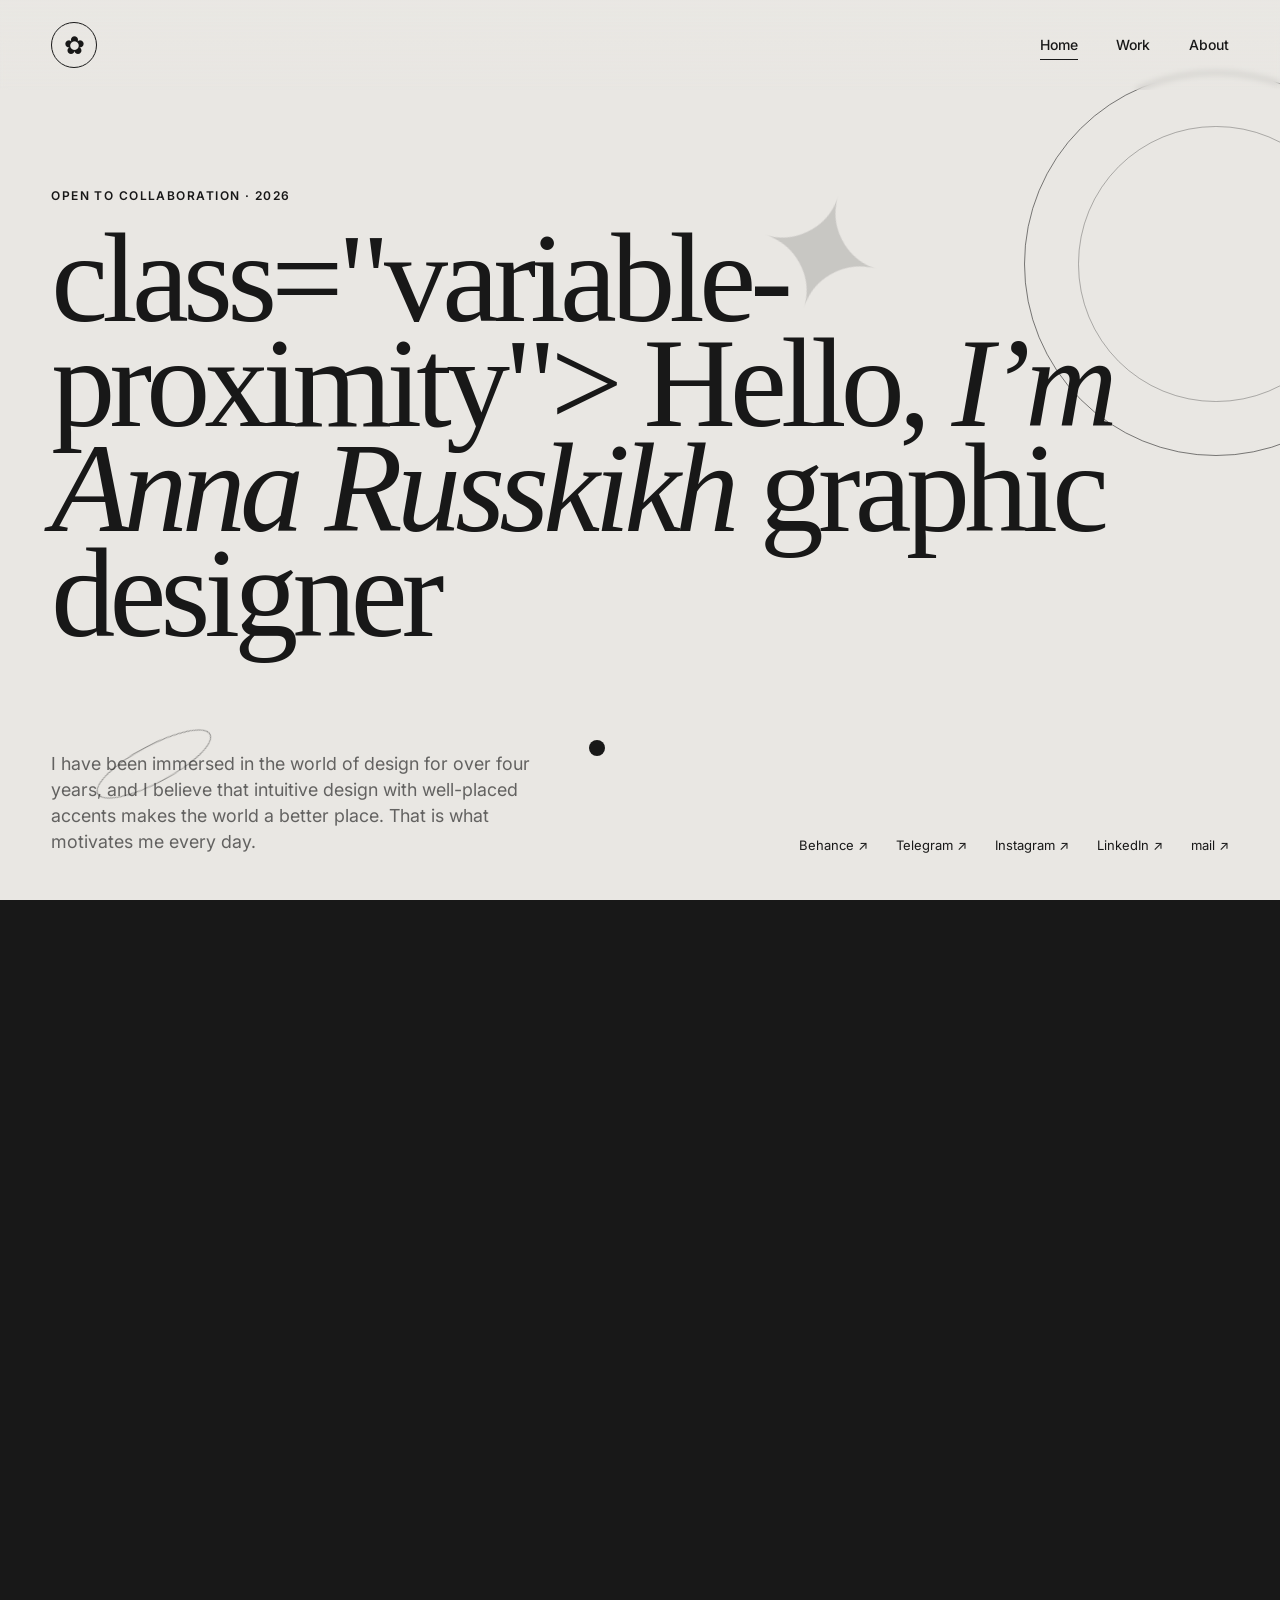
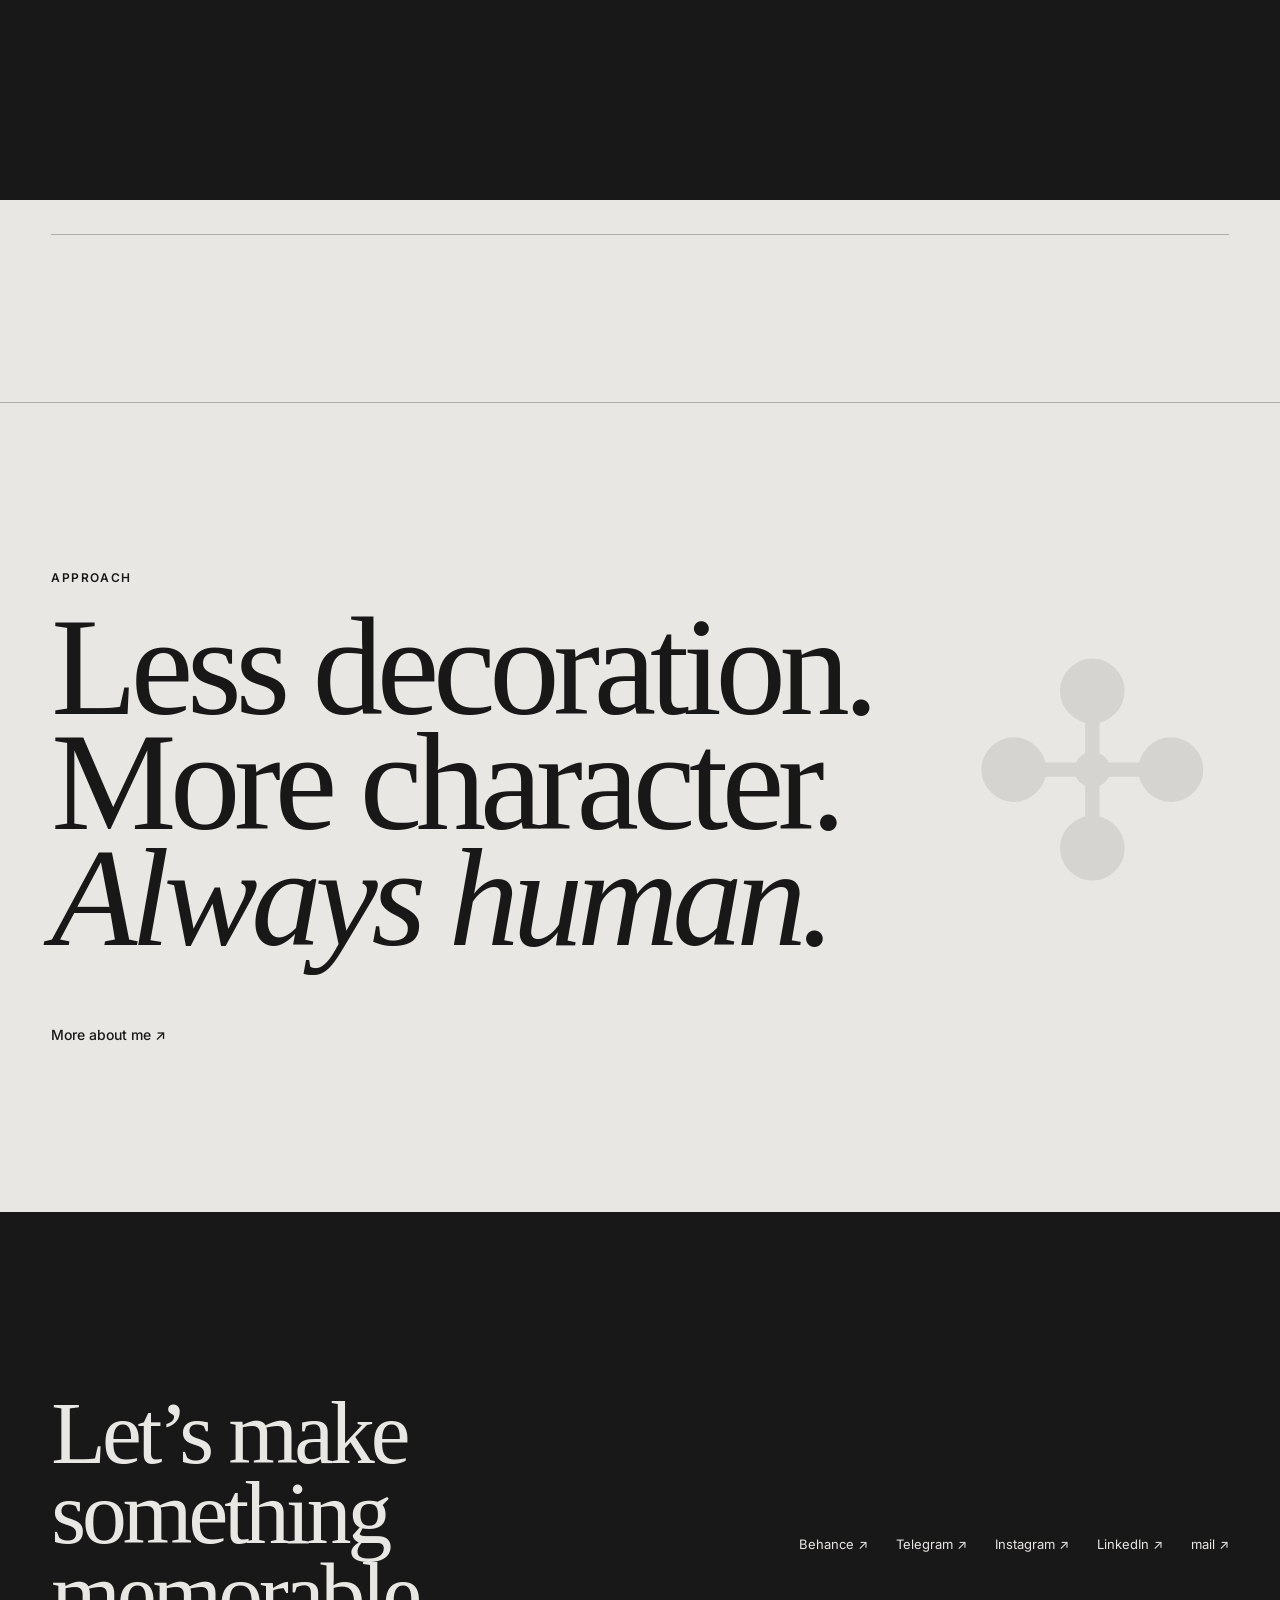
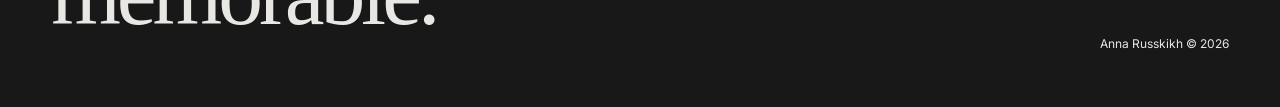
==== editorial-portfolio/editorial-portfolio/index.html @ 6e7c227e "update website" ====
<!doctype html>
<html lang="ru">
<head>
  <meta charset="UTF-8" />
  <meta name="viewport" content="width=device-width, initial-scale=1.0" />
  <meta name="description" content="Портфолио дизайнера — веб-дизайн, брендинг и digital experiences." />
  <title>Anna Russkikh — Portfolio</title>
  <link rel="preconnect" href="https://fonts.googleapis.com">
  <link rel="preconnect" href="https://fonts.gstatic.com" crossorigin>
  <link href="https://fonts.googleapis.com/css2?family=Inter:wght@100..900&display=swap" rel="stylesheet">
  <link rel="stylesheet" href="styles.css" />
  <script src="script.js" defer></script>
</head>
<body data-page="home">
  <div class="page-transition" aria-hidden="true"></div>

  <header class="site-header">
    <a class="home-flower" href="index.html" aria-label="Вернуться на главную">✿</a>
    <nav class="main-nav" aria-label="Основная навигация">
      <a class="nav-link is-active" href="index.html">Home</a>
      <a class="nav-link" href="work.html">Work</a>
      <a class="nav-link" href="about.html">About</a>
    </nav>
  </header>

  <main>
    <section class="hero" id="home">
      <div class="background-object shape-ring" data-speed="0.12" aria-hidden="true"></div>
      <div class="background-object shape-flower" data-speed="-0.08" aria-hidden="true">✦</div>
      <div class="background-object shape-orbit" data-speed="0.2" aria-hidden="true"></div>
      <div class="background-object shape-dot" data-speed="-0.15" aria-hidden="true"></div>

      <div class="hero-copy reveal">
        <p class="eyebrow">Open to collaboration · 2026</p>
        <h1>class="variable-proximity">
          Hello,
          <span class="italic">I’m Anna Russkikh</span>
          graphic designer
        </h1>
      </div>

      <div class="hero-bottom reveal reveal-delay-1">
        <p class="hero-intro">I have been immersed in the world of design for over four years, and I believe that intuitive design with well-placed accents makes the world a better place. That is what motivates me every day.</p>
        <div class="social-links" aria-label="Социальные сети">
          <a href="https://www.behance.net/" target="_blank" rel="noreferrer">Behance ↗</a>
          <a href="https://t.me/" target="_blank" rel="noreferrer">Telegram ↗</a>
          <a href="https://www.instagram.com/" target="_blank" rel="noreferrer">Instagram ↗</a>
          <a href="https://www.linkedin.com/" target="_blank" rel="noreferrer">LinkedIn ↗</a>
          <a href="https://e.mail.ru/inbox//" target="_blank" rel="noreferrer">mail ↗</a>
        </div>
      </div>
    </section>

    <section class="selected-work" aria-labelledby="selected-work-title">
      <div class="section-heading reveal">
        <p class="eyebrow">Selected projects</p>
      </div>

      <div class="project-list" data-project-list>
        <a class="project-row reveal" href="work.html#atelier-nova" data-image="assets/images/project-01.svg">
          <span class="project-number">01</span>
          <span class="project-name">Atelier Nova</span>
          <span class="project-category">Webdesign · Art direction</span>
          <span class="project-arrow">↗</span>
          <img class="project-mobile-image" src="assets/images/project-01.svg" alt="Превью проекта Atelier Nova">
        </a>
        <a class="project-row reveal" href="work.html#mono-journal" data-image="assets/images/project-02.svg">
          <span class="project-number">02</span>
          <span class="project-name">Mono Journal</span>
          <span class="project-category">Editorial · Digital</span>
          <span class="project-arrow">↗</span>
          <img class="project-mobile-image" src="assets/images/project-02.svg" alt="Превью проекта Mono Journal">
        </a>
        <a class="project-row reveal" href="work.html#soft-signal" data-image="assets/images/project-03.svg">
          <span class="project-number">03</span>
          <span class="project-name">Soft Signal</span>
          <span class="project-category">Branding · Strategy</span>
          <span class="project-arrow">↗</span>
          <img class="project-mobile-image" src="assets/images/project-03.svg" alt="Превью проекта Soft Signal">
        </a>
        <a class="project-row reveal" href="work.html#north-notes" data-image="assets/images/project-04.svg">
          <span class="project-number">04</span>
          <span class="project-name">North Notes</span>
          <span class="project-category">Product design · UI/UX</span>
          <span class="project-arrow">↗</span>
          <img class="project-mobile-image" src="assets/images/project-04.svg" alt="Превью проекта North Notes">
        </a>
      </div>

      <div class="hover-preview" aria-hidden="true">
        <img src="assets/images/project-01.svg" alt="">
      </div>
    </section>

    <section class="home-about">
      <div class="background-object about-cross" data-speed="0.1" aria-hidden="true">✣</div>
      <p class="eyebrow reveal">Approach</p>
      <p class="large-statement reveal">Less decoration.<br>More character.<br><span class="italic">Always human.</span></p>
      <a class="text-link reveal" href="about.html">More about me ↗</a>
    </section>
  </main>

  <footer class="site-footer">
    <div>
      <p class="footer-title">Let’s make something memorable.</p>
    </div>
    <div class="footer-meta">
      <div class="social-links social-links-footer">
        <a href="https://www.behance.net/" target="_blank" rel="noreferrer">Behance ↗</a>
        <a href="https://t.me/" target="_blank" rel="noreferrer">Telegram ↗</a>
        <a href="https://www.instagram.com/" target="_blank" rel="noreferrer">Instagram ↗</a>
        <a href="https://www.linkedin.com/" target="_blank" rel="noreferrer">LinkedIn ↗</a>
        <a href="https://e.mail.ru/inbox//" target="_blank" rel="noreferrer">mail ↗</a>
      </div>
      <p>Anna Russkikh © <span data-year></span></p>
    </div>
  </footer>
</body>
</html>
---- editorial-portfolio/editorial-portfolio/styles.css ----
:root {
  --bg: #E9E7E3;
  --ink: #181818;
  --line: rgba(24, 24, 24, 0.28);
  --muted: rgba(24, 24, 24, 0.64);
  --header-height: 90px;
  --page-gutter: clamp(20px, 4vw, 64px);
  --serif: "Iowan Old Style", "Palatino Linotype", "Book Antiqua", Georgia, serif;
  --sans: "Inter", Arial, sans-serif;
}

* {
  box-sizing: border-box;
}

html {
  scroll-behavior: smooth;
}

body {
  margin: 0;
  color: var(--ink);
  background: var(--bg);
  font-family: var(--sans);
  font-size: 16px;
  line-height: 1.45;
  overflow-x: hidden;
}

body.is-leaving {
  pointer-events: none;
}

::selection {
  color: var(--bg);
  background: var(--ink);
}

a {
  color: inherit;
  text-decoration: none;
}

img {
  display: block;
  max-width: 100%;
}

.site-header {
  position: fixed;
  inset: 0 0 auto 0;
  z-index: 100;
  height: var(--header-height);
  display: flex;
  align-items: center;
  justify-content: space-between;
  padding: 0 var(--page-gutter);
  background: linear-gradient(to bottom, rgba(233, 231, 227, 0.96), rgba(233, 231, 227, 0));
  backdrop-filter: blur(3px);
}

.home-flower {
  width: 46px;
  height: 46px;
  display: grid;
  place-items: center;
  border: 1px solid var(--ink);
  border-radius: 50%;
  font-size: 25px;
  transition: transform 500ms cubic-bezier(.2,.8,.2,1), background-color 300ms, color 300ms;
}

.home-flower:hover {
  color: var(--bg);
  background: var(--ink);
  transform: rotate(120deg) scale(1.05);
}

.main-nav {
  display: flex;
  gap: clamp(18px, 3vw, 44px);
}

.nav-link {
  position: relative;
  font-size: 14px;
  font-weight: 500;
}

.nav-link::after {
  content: "";
  position: absolute;
  left: 0;
  right: 100%;
  bottom: -5px;
  height: 1px;
  background: var(--ink);
  transition: right 300ms ease;
}

.nav-link:hover::after,
.nav-link.is-active::after {
  right: 0;
}

.page-transition {
  position: fixed;
  inset: 0;
  z-index: 999;
  pointer-events: none;
  background: var(--ink);
  transform: translateY(100%);
}

body.is-leaving .page-transition {
  animation: page-cover 450ms cubic-bezier(.76, 0, .24, 1) forwards;
}

@keyframes page-cover {
  to { transform: translateY(0); }
}

.hero,
.page-hero {
  position: relative;
  min-height: 100svh;
  padding: calc(var(--header-height) + 8vh) var(--page-gutter) 5vh;
  overflow: hidden;
}

.hero {
  display: grid;
  grid-template-rows: 1fr auto;
}

.hero-copy {
  align-self: center;
  position: relative;
  z-index: 2;
  margin-bottom: 80px;
}

.eyebrow {
  margin: 0 0 22px;
  font-size: 12px;
  font-weight: 600;
  letter-spacing: 0.12em;
  text-transform: uppercase;
}

h1,
h2,
.large-statement,
.footer-title,
.contact-email {
  font-family: var(--serif);
  font-weight: 400;
  letter-spacing: -0.045em;
}

h1 {
  max-width: 1200px;
  margin: 0;
  font-size: clamp(66px, 10vw, 174px);
  line-height: 0.82;
}

.italic {
  font-style: italic;
}

.hero-bottom {
  z-index: 2;
  display: grid;
  grid-template-columns: minmax(240px, 520px) 1fr;
  align-items: end;
  gap: 40px;
}

.hero-intro,
.page-lead,
.about-copy p,
.work-details p {
  color: var(--muted);
}

.hero-intro {
  max-width: 500px;
  margin: 0;
  font-size: clamp(16px, 1.4vw, 20px);
}

.social-links {
  display: flex;
  justify-content: flex-end;
  flex-wrap: wrap;
  gap: 12px 28px;
  font-size: 13px;
}

.social-links a,
.text-link,
.footer-email,
.contact-email {
  position: relative;
}

.social-links a::after,
.text-link::after,
.footer-email::after,
.contact-email::after {
  content: "";
  position: absolute;
  left: 0;
  right: 100%;
  bottom: -3px;
  height: 1px;
  background: currentColor;
  transition: right 280ms ease;
}

.social-links a:hover::after,
.text-link:hover::after,
.footer-email:hover::after,
.contact-email:hover::after {
  right: 0;
}

.background-object {
  position: absolute;
  pointer-events: none;
  will-change: transform;
}

.shape-ring {
  width: clamp(220px, 30vw, 520px);
  aspect-ratio: 1;
  right: -10vw;
  top: 8vh;
  border: 1px solid rgba(24, 24, 24, 0.55);
  border-radius: 50%;
}

.shape-ring::after {
  content: "";
  position: absolute;
  inset: 14%;
  border: 1px solid rgba(24, 24, 24, 0.3);
  border-radius: 50%;
}

.shape-flower {
  left: 59%;
  top: 20%;
  font-family: var(--serif);
  font-size: clamp(80px, 12vw, 210px);
  line-height: 1;
  opacity: 0.16;
  transform: rotate(17deg);
}

.shape-orbit {
  left: 7vw;
  bottom: 13vh;
  width: clamp(85px, 10vw, 160px);
  height: clamp(28px, 3vw, 48px);
  border: 1px solid rgba(24, 24, 24, 0.45);
  border-radius: 50%;
  transform: rotate(-28deg);
}

.shape-dot {
  left: 46%;
  bottom: 16%;
  width: 16px;
  height: 16px;
  border-radius: 50%;
  background: var(--ink);
}

.selected-work,
.work-index,
.experience-section,
.about-grid,
.home-about,
.contact-section {
  position: relative;
  padding: clamp(100px, 13vw, 210px) var(--page-gutter);
}

.section-heading {
  display: grid;
  grid-template-columns: 1fr 2fr;
  align-items: start;
  margin-bottom: clamp(60px, 9vw, 130px);
}

.section-heading h2 {
  margin: 0;
  font-size: clamp(58px, 8vw, 130px);
  line-height: 0.88;
}

.project-list,
.work-index {
  position: relative;
}

.project-row,
.work-row {
  display: grid;
  grid-template-columns: 70px minmax(180px, 1.5fr) minmax(180px, 1fr) 40px;
  align-items: center;
  min-height: clamp(110px, 12vw, 170px);
  border-top: 1px solid var(--line);
  transition: padding 350ms cubic-bezier(.2,.8,.2,1), opacity 250ms ease;
}

.project-row:last-child,
.work-item:last-of-type {
  border-bottom: 1px solid var(--line);
}

.project-row:hover,
.work-row:hover {
  padding-left: 18px;
}

.project-list:has(.project-row:hover) .project-row:not(:hover),
.work-index:has(.work-row:hover) .work-row:not(:hover) {
  opacity: 0.36;
}

.project-number,
.project-category,
.project-arrow {
  font-size: 13px;
}

.project-name {
  font-family: var(--serif);
  font-size: clamp(38px, 5vw, 82px);
  letter-spacing: -0.04em;
}

.project-arrow {
  justify-self: end;
}

.project-mobile-image {
  display: none;
}

.hover-preview {
  position: fixed;
  z-index: 70;
  top: 0;
  left: 0;
  width: min(36vw, 520px);
  aspect-ratio: 4 / 3;
  overflow: hidden;
  opacity: 0;
  pointer-events: none;
  transform: translate3d(-50%, -50%, 0) scale(0.82) rotate(-2deg);
  transition: opacity 180ms ease, transform 350ms cubic-bezier(.2,.8,.2,1);
}

.hover-preview.is-visible {
  opacity: 1;
  transform: translate3d(-50%, -50%, 0) scale(1) rotate(0deg);
}

.hover-preview img {
  width: 100%;
  height: 100%;
  object-fit: cover;
}

.home-about {
  min-height: 90svh;
  display: flex;
  flex-direction: column;
  justify-content: center;
  border-top: 1px solid var(--line);
  overflow: hidden;
}

.large-statement {
  max-width: 1100px;
  margin: 0 0 70px;
  font-size: clamp(72px, 11vw, 190px);
  line-height: 0.82;
}

.text-link {
  align-self: flex-start;
  font-size: 14px;
  font-weight: 500;
}

.about-cross {
  right: 5vw;
  top: 20%;
  font-family: var(--serif);
  font-size: clamp(140px, 23vw, 360px);
  opacity: 0.09;
}

.page-hero {
  display: flex;
  flex-direction: column;
  justify-content: center;
}

.page-hero h1 {
  max-width: 1280px;
}

.page-lead {
  width: min(520px, 100%);
  margin: 50px 0 0 auto;
  font-size: clamp(17px, 1.5vw, 21px);
}

.work-star {
  right: 8vw;
  top: 20%;
  font-family: var(--serif);
  font-size: clamp(120px, 20vw, 340px);
  opacity: 0.11;
}

.work-index {
  padding-top: 50px;
}

.work-item {
  border-top: 1px solid var(--line);
}

.work-row {
  border: 0;
}

.work-details {
  display: grid;
  grid-template-columns: 1fr 1.6fr;
  gap: clamp(30px, 6vw, 90px);
  max-height: 0;
  overflow: hidden;
  opacity: 0;
  transition: max-height 700ms cubic-bezier(.2,.8,.2,1), opacity 400ms ease, padding 500ms ease;
}

.work-item:target .work-details,
.work-item.is-open .work-details {
  max-height: 900px;
  opacity: 1;
  padding: 0 0 clamp(60px, 9vw, 120px) 70px;
}

.work-details p {
  max-width: 430px;
  margin: 0;
  font-size: 17px;
}

.work-details img {
  width: 100%;
}

.about-ring {
  right: -6vw;
  bottom: -12vh;
  width: clamp(260px, 42vw, 720px);
  aspect-ratio: 1;
  border: 1px solid rgba(24, 24, 24, 0.3);
  border-radius: 50%;
}

.about-grid {
  display: grid;
  grid-template-columns: 1fr 1fr;
  gap: clamp(50px, 10vw, 170px);
  border-top: 1px solid var(--line);
}

.about-intro p {
  max-width: 750px;
  margin: 0;
  font-family: var(--serif);
  font-size: clamp(42px, 5vw, 82px);
  line-height: 0.95;
  letter-spacing: -0.04em;
}

.about-copy {
  align-self: end;
}

.about-copy p {
  max-width: 560px;
  margin: 0 0 28px;
  font-size: clamp(17px, 1.4vw, 21px);
}

.experience-section {
  border-top: 1px solid var(--line);
}

.experience-row {
  display: grid;
  grid-template-columns: 1.3fr 1fr auto;
  gap: 30px;
  padding: 28px 0;
  border-top: 1px solid var(--line);
  font-size: 15px;
}

.experience-row:last-child {
  border-bottom: 1px solid var(--line);
}

.contact-section {
  min-height: 85svh;
  display: flex;
  flex-direction: column;
  justify-content: center;
  overflow: hidden;
  border-top: 1px solid var(--line);
}

.contact-section h2 {
  max-width: 1200px;
  margin: 0 0 60px;
  font-size: clamp(72px, 11vw, 180px);
  line-height: 0.83;
}

.contact-email {
  align-self: flex-start;
  font-size: clamp(30px, 4vw, 62px);
}

.contact-flower {
  right: 4vw;
  bottom: -8%;
  font-family: var(--serif);
  font-size: clamp(180px, 30vw, 520px);
  opacity: 0.08;
}

.site-footer {
  min-height: 55svh;
  display: grid;
  grid-template-columns: 1.4fr 1fr;
  align-items: end;
  gap: 40px;
  padding: clamp(90px, 12vw, 180px) var(--page-gutter) 42px;
  color: var(--bg);
  background: var(--ink);
}

.footer-title {
  max-width: 760px;
  margin: 0 0 30px;
  font-size: clamp(50px, 7vw, 110px);
  line-height: 0.9;
}

.footer-email {
  font-size: 14px;
}

.footer-meta {
  display: flex;
  flex-direction: column;
  align-items: flex-end;
  gap: 70px;
  font-size: 12px;
}

.social-links-footer {
  justify-content: flex-end;
}

.reveal {
  opacity: 0;
  transform: translateY(28px);
  transition: opacity 800ms cubic-bezier(.2,.8,.2,1), transform 800ms cubic-bezier(.2,.8,.2,1);
}

.reveal-delay-1 {
  transition-delay: 160ms;
}

.reveal.is-visible {
  opacity: 1;
  transform: translateY(0);
}

@media (max-width: 900px) {
  :root {
    --header-height: 72px;
  }

  .home-flower {
    width: 40px;
    height: 40px;
    font-size: 22px;
  }

  .hero {
    min-height: 100svh;
    padding-top: calc(var(--header-height) + 8vh);
  }

  h1 {
    font-size: clamp(58px, 15vw, 112px);
  }

  .hero-bottom,
  .section-heading,
  .about-grid,
  .site-footer {
    grid-template-columns: 1fr;
  }

  .hero-bottom {
    gap: 30px;
  }

  .social-links {
    justify-content: flex-start;
  }

  .project-row,
  .work-row {
    grid-template-columns: 42px 1fr 32px;
    min-height: 105px;
  }

  .project-category {
    grid-column: 2;
    margin-top: -28px;
  }

  .project-arrow {
    grid-column: 3;
    grid-row: 1 / span 2;
  }

  .hover-preview {
    display: none;
  }

  .project-mobile-image {
    display: block;
    grid-column: 1 / -1;
    width: 100%;
    margin: 24px 0 8px;
  }

  .project-row {
    padding: 24px 0;
  }

  .project-list:has(.project-row:hover) .project-row:not(:hover),
  .work-index:has(.work-row:hover) .work-row:not(:hover) {
    opacity: 1;
  }

  .work-details {
    grid-template-columns: 1fr;
  }

  .work-item:target .work-details,
  .work-item.is-open .work-details {
    padding-left: 42px;
  }

  .experience-row {
    grid-template-columns: 1fr auto;
  }

  .experience-row span:nth-child(2) {
    grid-column: 1;
    color: var(--muted);
  }

  .experience-row span:nth-child(3) {
    grid-column: 2;
    grid-row: 1;
  }

  .footer-meta {
    align-items: flex-start;
    gap: 50px;
  }

  .social-links-footer {
    justify-content: flex-start;
  }
}

@media (max-width: 560px) {
  .main-nav {
    gap: 18px;
  }

  .nav-link {
    font-size: 13px;
  }

  h1 {
    font-size: clamp(50px, 16vw, 80px);
  }

  .shape-flower,
  .shape-dot,
  .shape-orbit {
    display: none;
  }

  .section-heading h2,
  .large-statement,
  .contact-section h2 {
    font-size: clamp(52px, 15vw, 88px);
  }

  .project-name {
    font-size: 36px;
  }

  .project-row,
  .work-row {
    grid-template-columns: 34px 1fr 26px;
  }

  .work-item:target .work-details,
  .work-item.is-open .work-details {
    padding-left: 0;
  }

  .site-footer {
    min-height: 70svh;
  }
}

@media (prefers-reduced-motion: reduce) {
  html {
    scroll-behavior: auto;
  }

  *,
  *::before,
  *::after {
    animation-duration: 0.01ms !important;
    animation-iteration-count: 1 !important;
    transition-duration: 0.01ms !important;
  }

  .background-object {
    transform: none !important;
  }
}
::selection {
  background-color: palevioletred;color:#181818
}
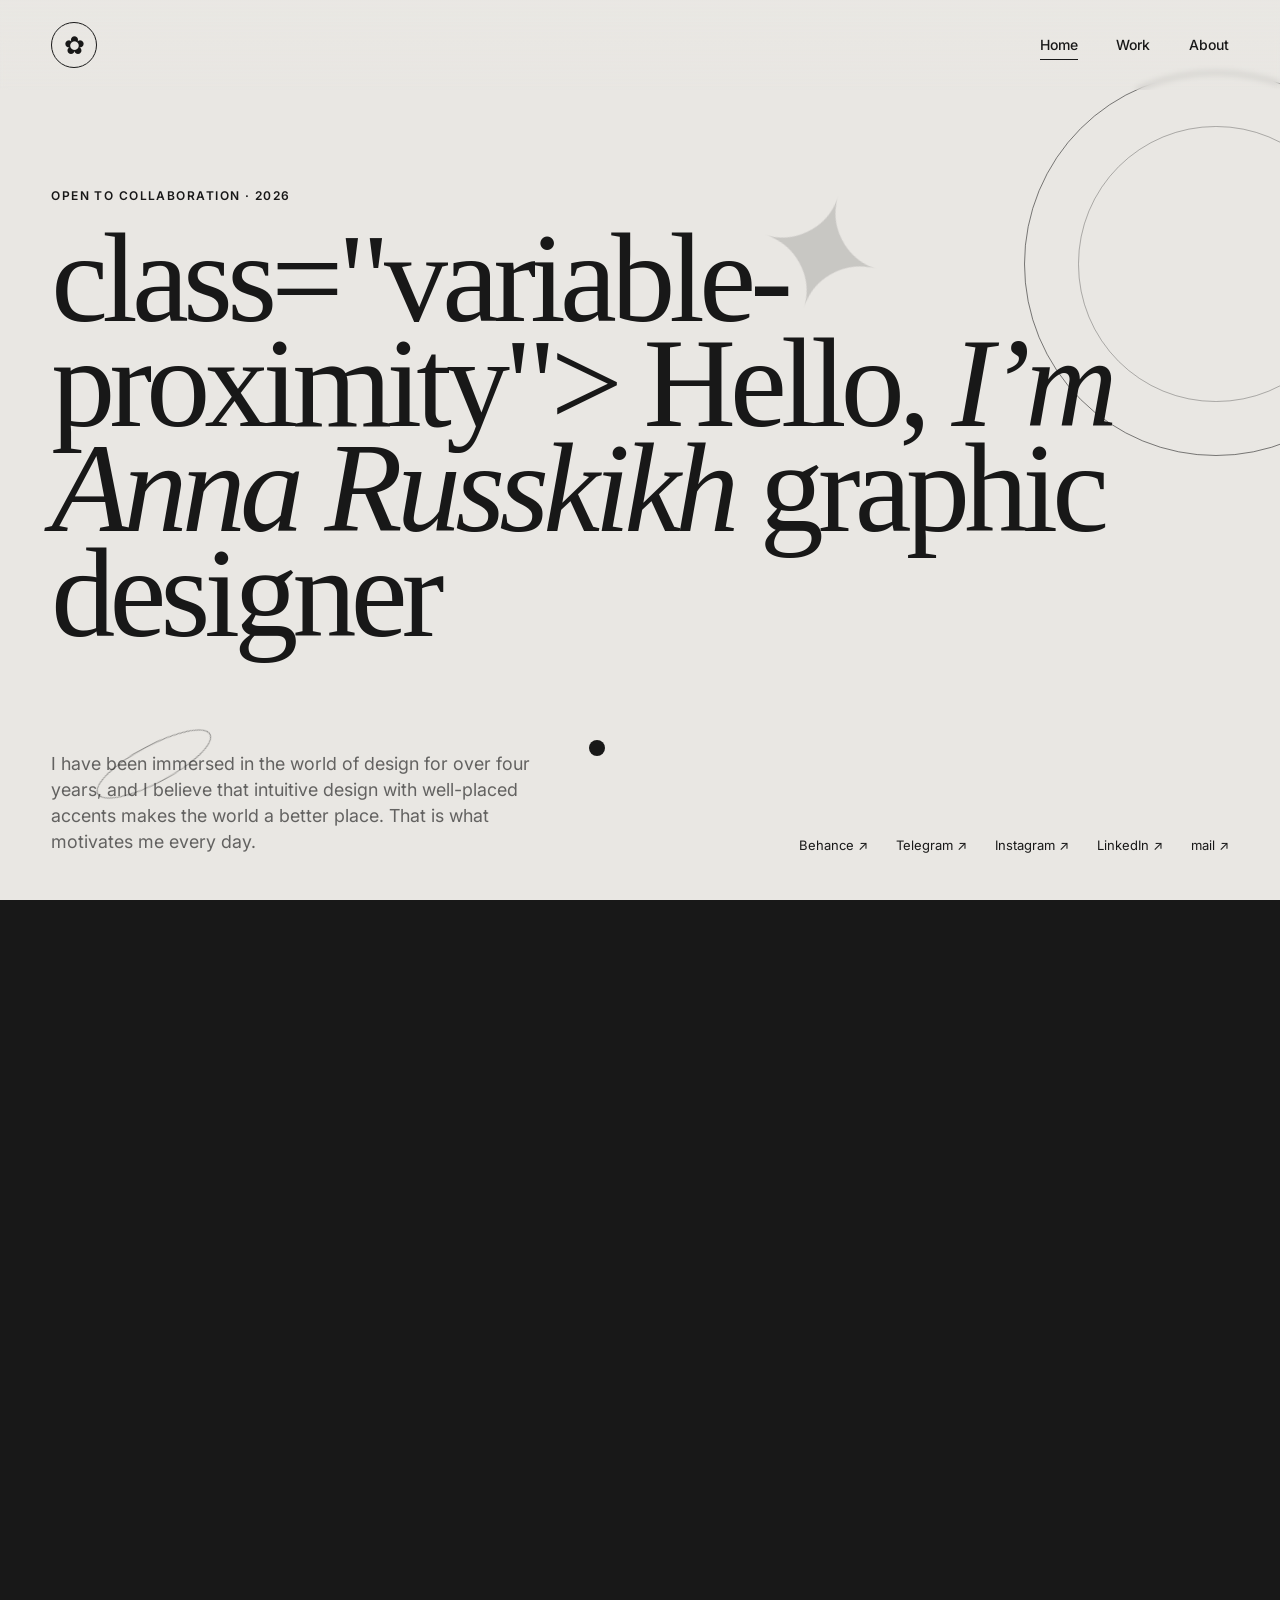
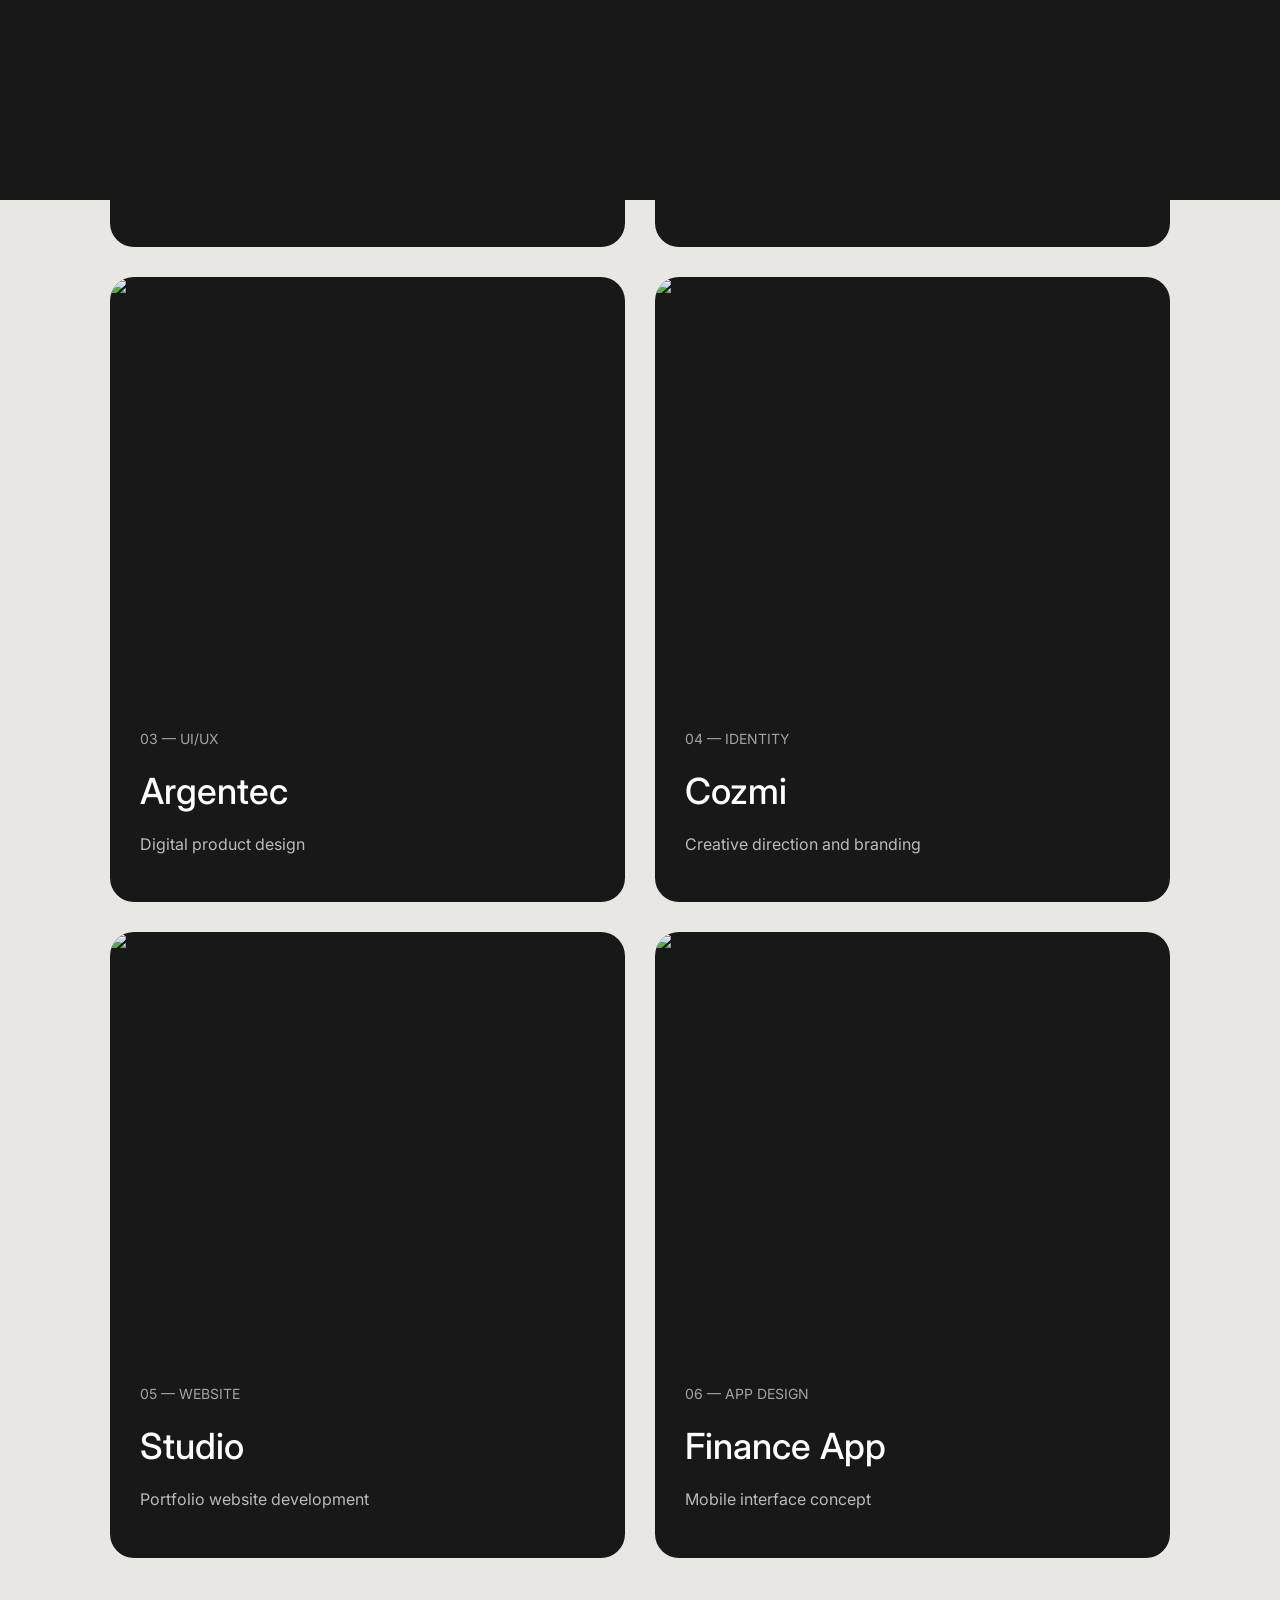
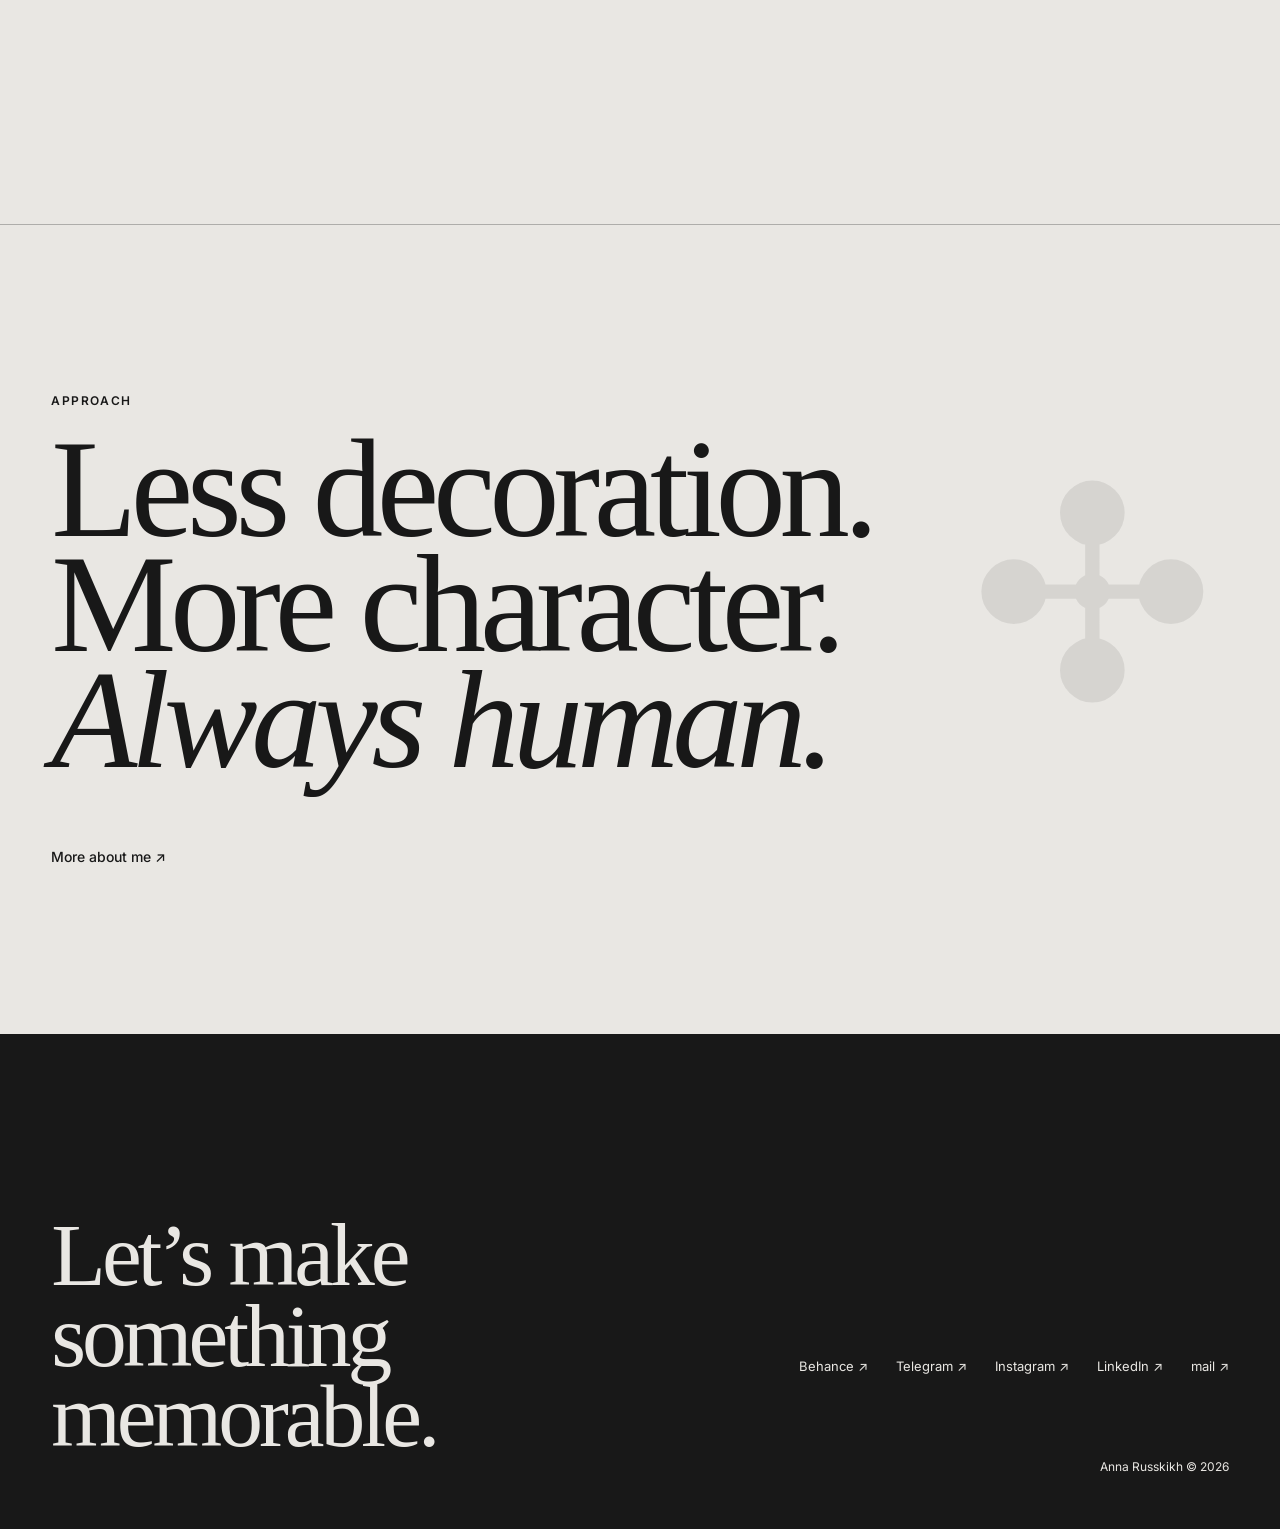
==== commit cc2ae12a: "update website" ====
--- a/editorial-portfolio/editorial-portfolio/index.html
+++ b/editorial-portfolio/editorial-portfolio/index.html
@@ -1,6 +1,7 @@
 <!doctype html>
 <html lang="ru">
 <head>
+  
   <meta charset="UTF-8" />
   <meta name="viewport" content="width=device-width, initial-scale=1.0" />
   <meta name="description" content="Портфолио дизайнера — веб-дизайн, брендинг и digital experiences." />
@@ -56,41 +57,61 @@
         <p class="eyebrow">Selected projects</p>
       </div>
 
-      <div class="project-list" data-project-list>
-        <a class="project-row reveal" href="work.html#atelier-nova" data-image="assets/images/project-01.svg">
-          <span class="project-number">01</span>
-          <span class="project-name">Atelier Nova</span>
-          <span class="project-category">Webdesign · Art direction</span>
-          <span class="project-arrow">↗</span>
-          <img class="project-mobile-image" src="assets/images/project-01.svg" alt="Превью проекта Atelier Nova">
-        </a>
-        <a class="project-row reveal" href="work.html#mono-journal" data-image="assets/images/project-02.svg">
-          <span class="project-number">02</span>
-          <span class="project-name">Mono Journal</span>
-          <span class="project-category">Editorial · Digital</span>
-          <span class="project-arrow">↗</span>
-          <img class="project-mobile-image" src="assets/images/project-02.svg" alt="Превью проекта Mono Journal">
-        </a>
-        <a class="project-row reveal" href="work.html#soft-signal" data-image="assets/images/project-03.svg">
-          <span class="project-number">03</span>
-          <span class="project-name">Soft Signal</span>
-          <span class="project-category">Branding · Strategy</span>
-          <span class="project-arrow">↗</span>
-          <img class="project-mobile-image" src="assets/images/project-03.svg" alt="Превью проекта Soft Signal">
-        </a>
-        <a class="project-row reveal" href="work.html#north-notes" data-image="assets/images/project-04.svg">
-          <span class="project-number">04</span>
-          <span class="project-name">North Notes</span>
-          <span class="project-category">Product design · UI/UX</span>
-          <span class="project-arrow">↗</span>
-          <img class="project-mobile-image" src="assets/images/project-04.svg" alt="Превью проекта North Notes">
-        </a>
-      </div>
-
-      <div class="hover-preview" aria-hidden="true">
-        <img src="assets/images/project-01.svg" alt="">
-      </div>
-    </section>
+      <div <section class="projects">
+        <div class="project-card">
+          <img src="img/project1.jpg" alt="Project 1">
+          <div class="project-info">
+            <span>01 — Branding</span>
+            <h3>Hemp Lab</h3>
+            <p>Brand identity and digital experience</p>
+          </div>
+        </div>
+      
+        <div class="project-card">
+          <img src="img/project2.jpg" alt="Project 2">
+          <div class="project-info">
+            <span>02 — Web Design</span>
+            <h3>Avalian</h3>
+            <p>Website redesign and UX strategy</p>
+          </div>
+        </div>
+      
+        <div class="project-card">
+          <img src="img/project3.jpg" alt="Project 3">
+          <div class="project-info">
+            <span>03 — UI/UX</span>
+            <h3>Argentec</h3>
+            <p>Digital product design</p>
+          </div>
+        </div>
+      
+        <div class="project-card">
+          <img src="img/project4.jpg" alt="Project 4">
+          <div class="project-info">
+            <span>04 — Identity</span>
+            <h3>Cozmi</h3>
+            <p>Creative direction and branding</p>
+          </div>
+        </div>
+      
+        <div class="project-card">
+          <img src="img/project5.jpg" alt="Project 5">
+          <div class="project-info">
+            <span>05 — Website</span>
+            <h3>Studio</h3>
+            <p>Portfolio website development</p>
+          </div>
+        </div>
+      
+        <div class="project-card">
+          <img src="img/project6.jpg" alt="Project 6">
+          <div class="project-info">
+            <span>06 — App Design</span>
+            <h3>Finance App</h3>
+            <p>Mobile interface concept</p>
+          </div>
+        </div>
+      </section>
 
     <section class="home-about">
       <div class="background-object about-cross" data-speed="0.1" aria-hidden="true">✣</div>
--- a/editorial-portfolio/editorial-portfolio/styles.css
+++ b/editorial-portfolio/editorial-portfolio/styles.css
@@ -764,6 +764,77 @@
     transform: none !important;
   }
 }
-::selection {
-  background-color: palevioletred;color:#181818
+.projects {
+  width: 90%;
+  max-width: 1200px;
+  margin: 100px auto;
+  display: grid;
+  grid-template-columns: repeat(2, 1fr);
+  gap: 30px;
+}
+
+
+.project-card {
+  background: #181818;
+  border-radius: 24px;
+  overflow: hidden;
+  cursor: pointer;
+  transition: transform .4s ease;
+}
+
+
+.project-card:hover {
+  transform: translateY(-10px);
+}
+
+
+.project-card img {
+  width: 100%;
+  height: 420px;
+  object-fit: cover;
+  display: block;
+}
+
+
+.project-info {
+  padding: 30px;
+  color: white;
+}
+
+
+.project-info span {
+  font-size: 14px;
+  opacity: .6;
+  text-transform: uppercase;
+}
+
+
+.project-info h3 {
+  font-size: 36px;
+  margin: 15px 0 10px;
+  font-weight: 500;
+}
+
+
+.project-info p {
+  font-size: 16px;
+  opacity: .7;
+}
+
+
+/* адаптация под телефон */
+@media(max-width: 768px){
+
+.projects {
+  grid-template-columns: 1fr;
+}
+
+.project-card img {
+  height: 300px;
+}
+
+.project-info h3 {
+  font-size: 28px;
+}
+
 }
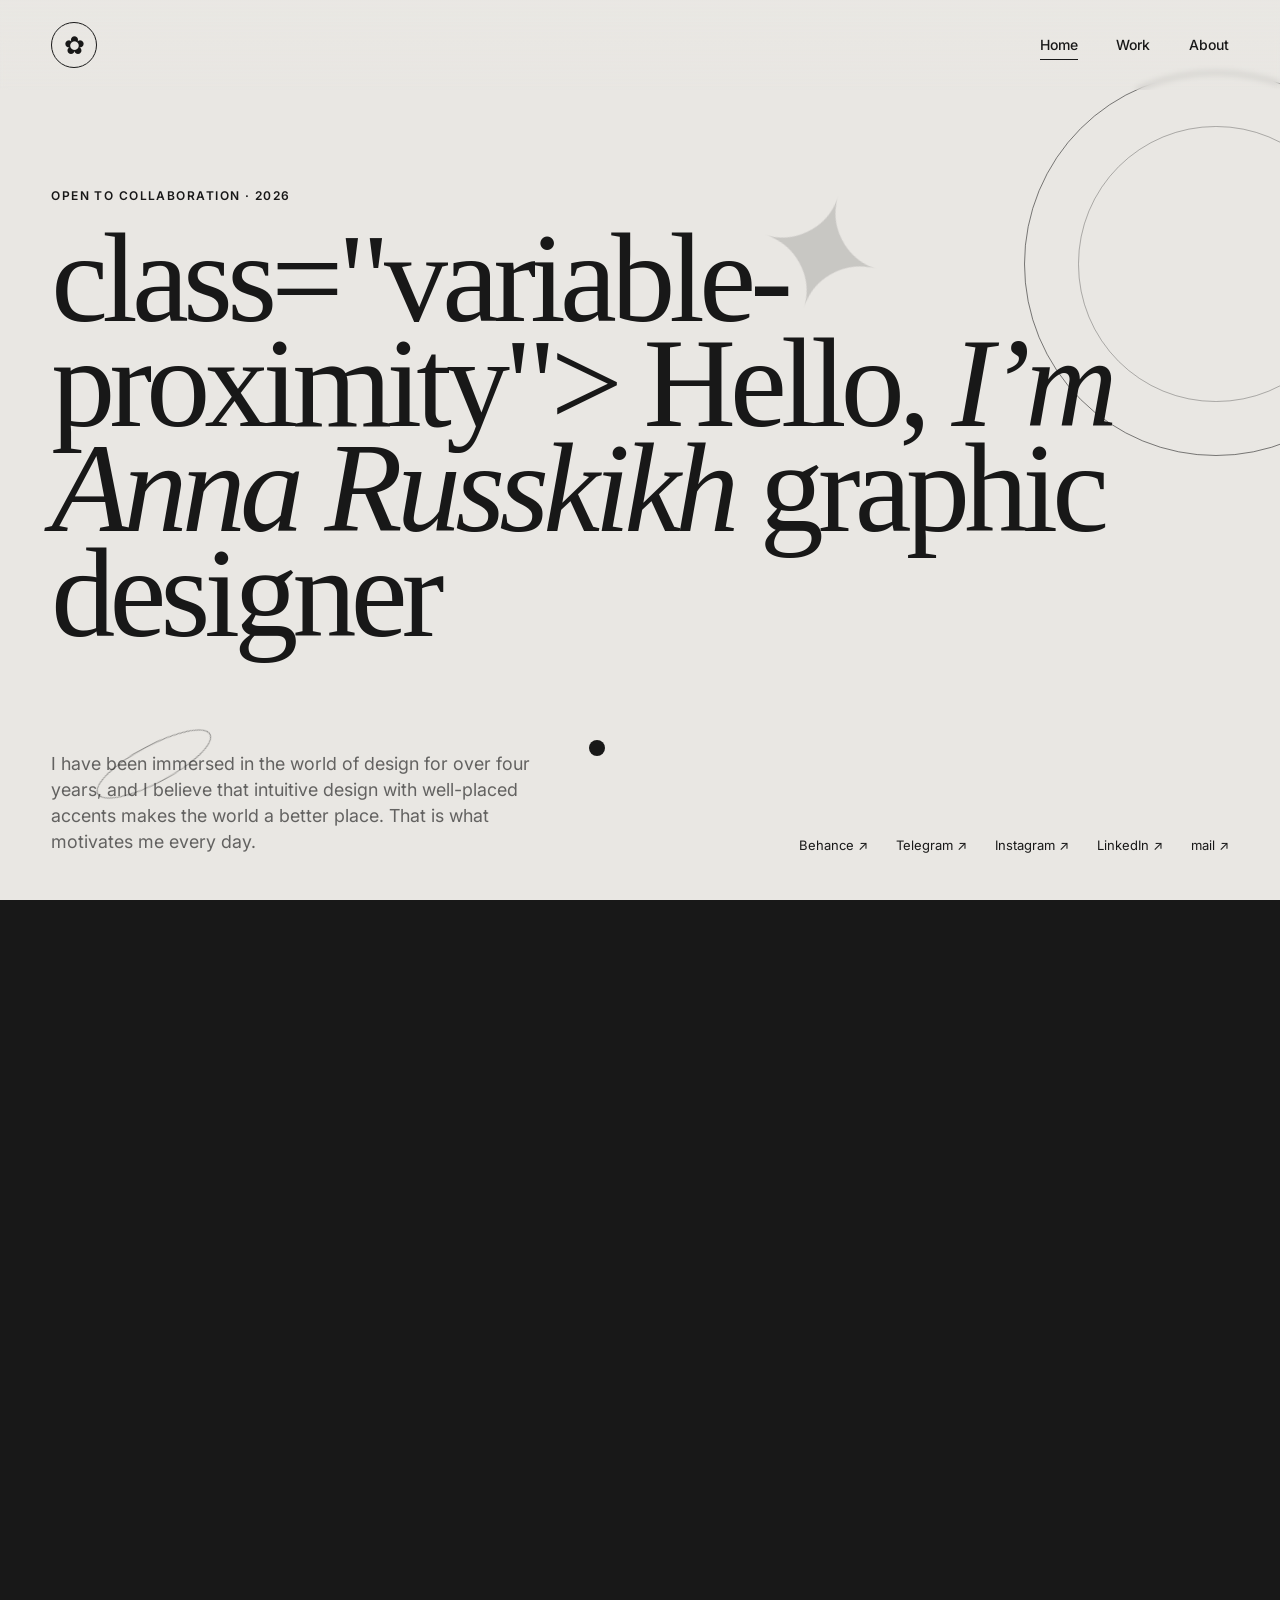
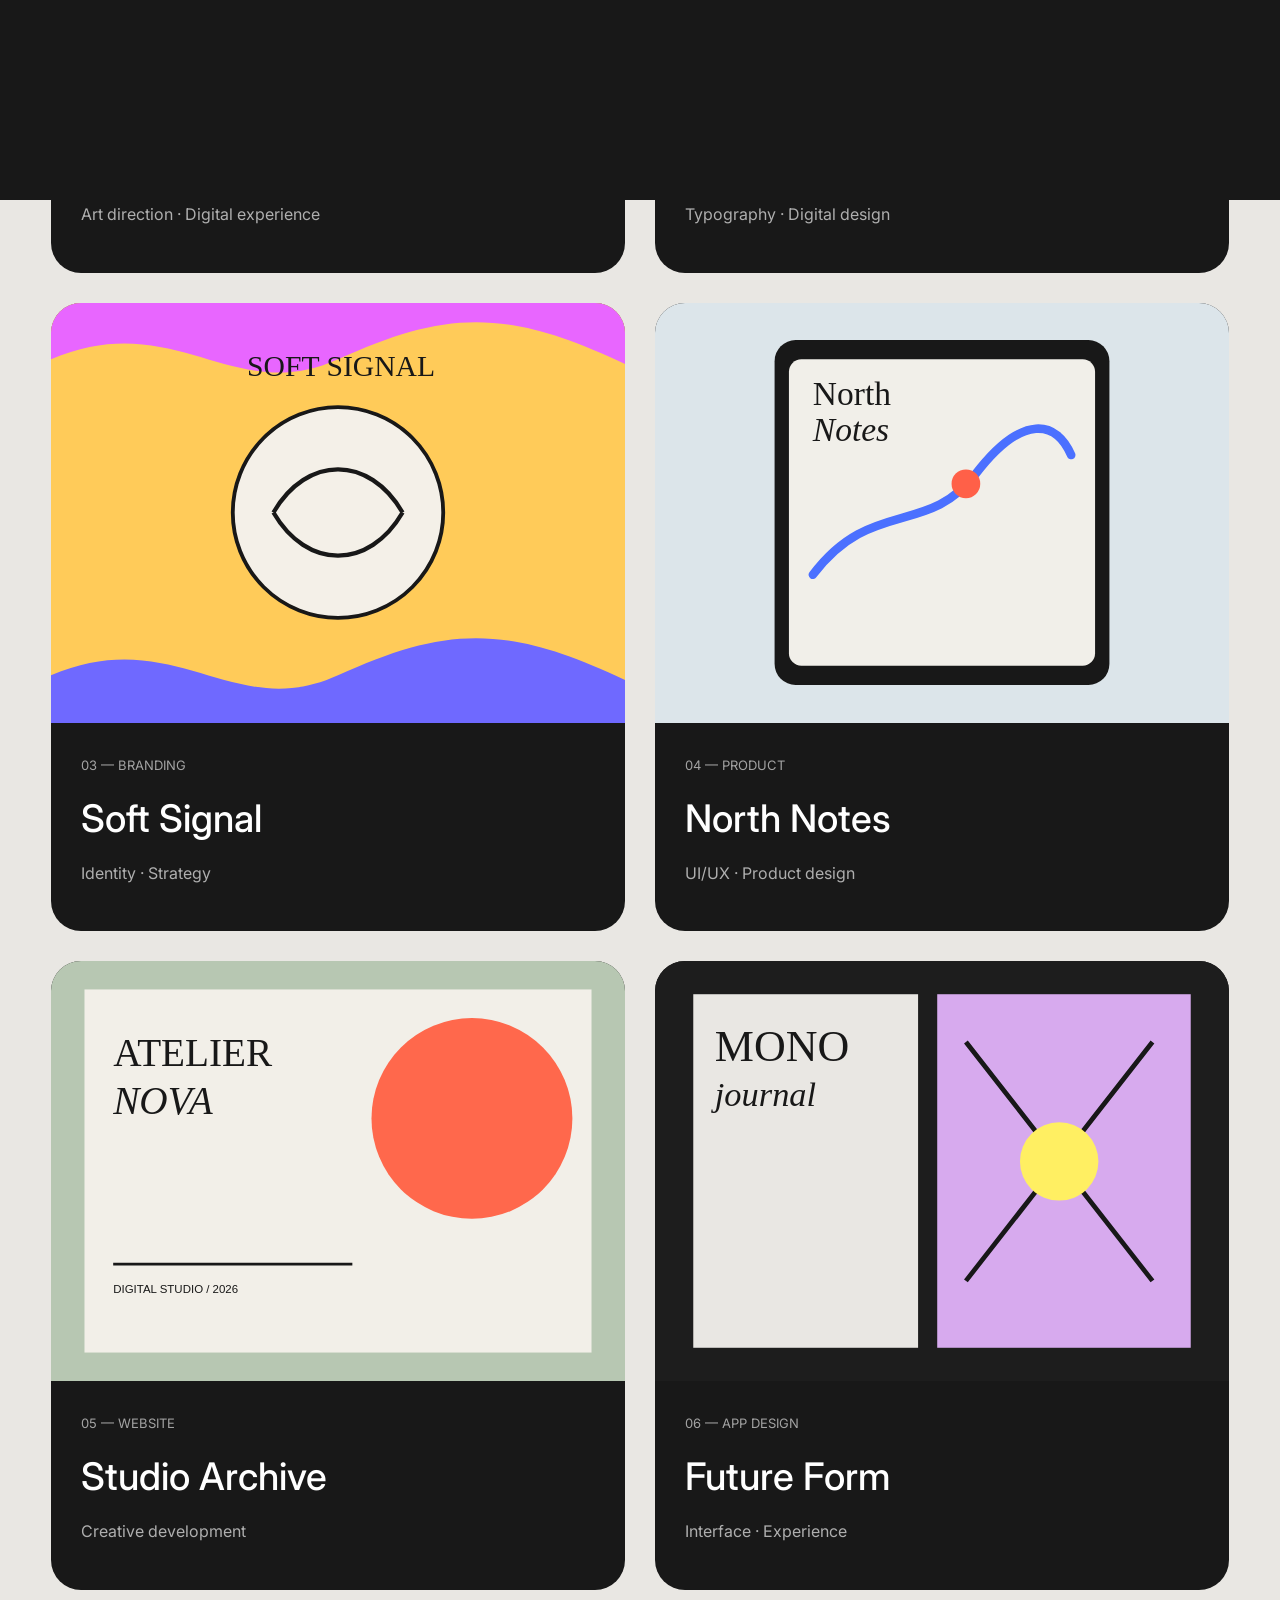
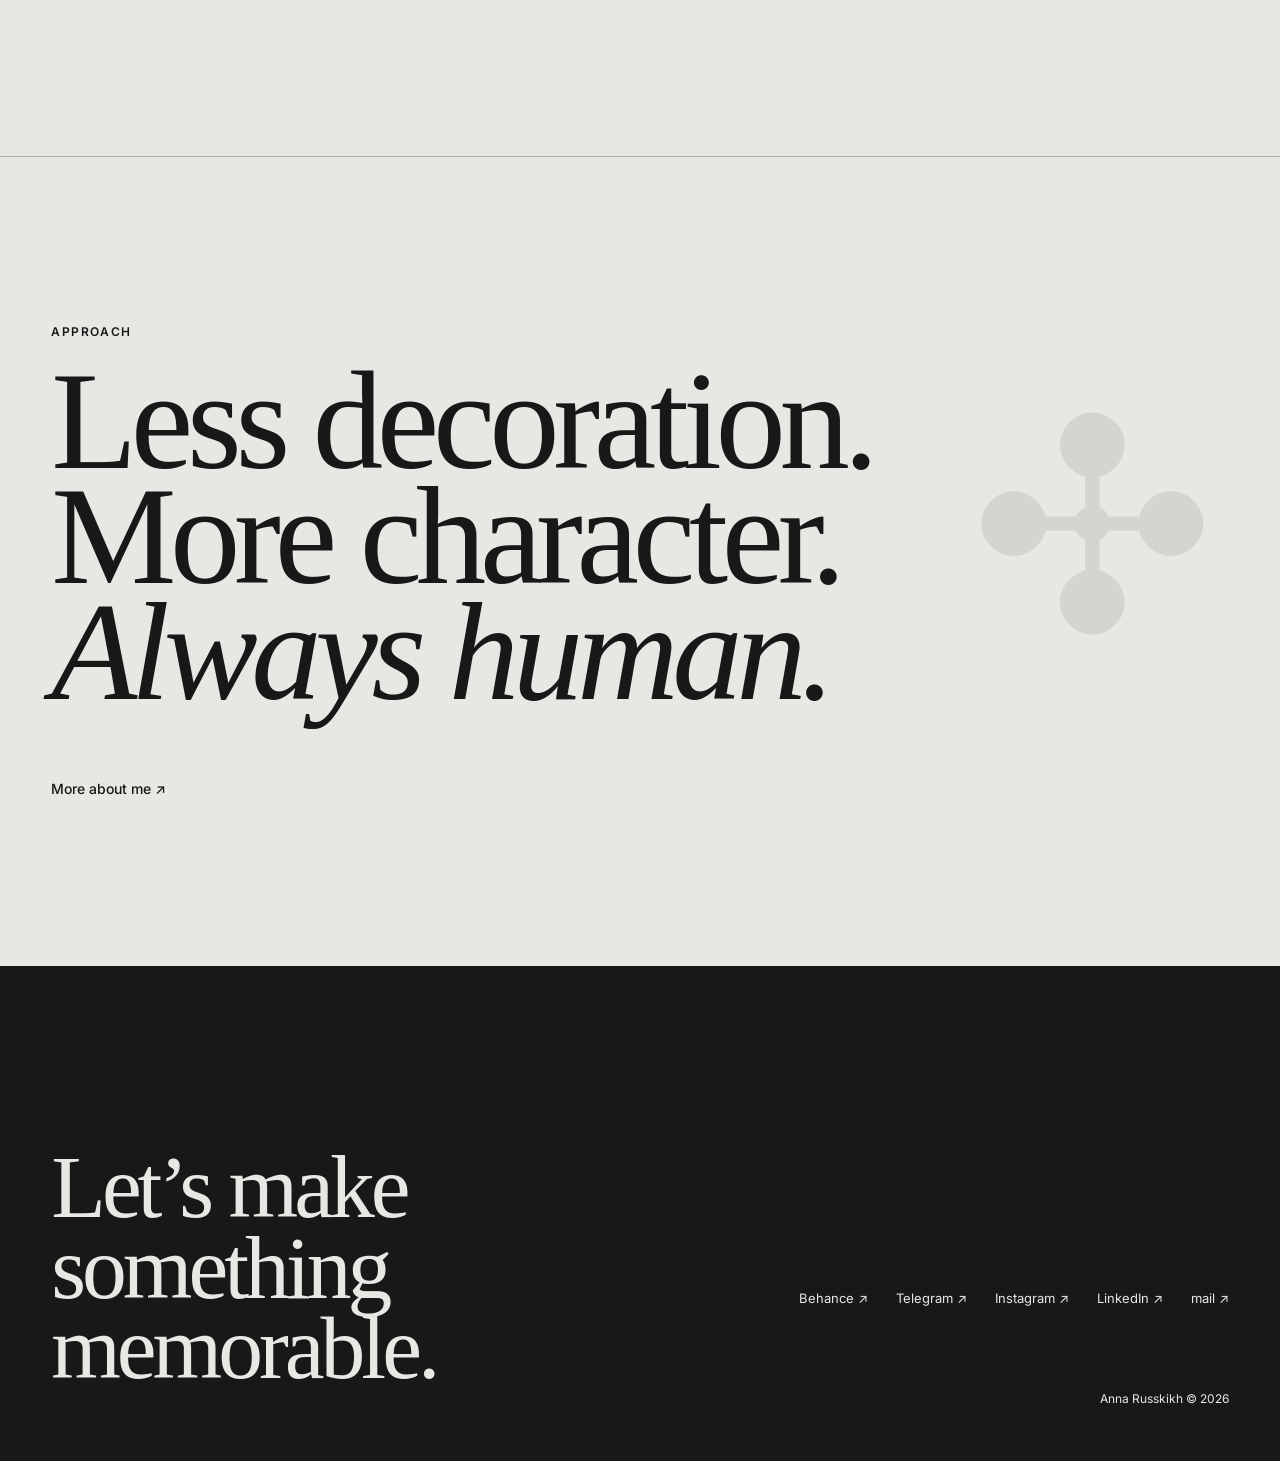
==== commit fa40e009: "update website" ====
--- a/editorial-portfolio/editorial-portfolio/index.html
+++ b/editorial-portfolio/editorial-portfolio/index.html
@@ -52,66 +52,86 @@
       </div>
     </section>
 
-    <section class="selected-work" aria-labelledby="selected-work-title">
+    <<section class="selected-work" aria-labelledby="selected-work-title">
       <div class="section-heading reveal">
         <p class="eyebrow">Selected projects</p>
       </div>
-
-      <div <section class="projects">
-        <div class="project-card">
-          <img src="img/project1.jpg" alt="Project 1">
-          <div class="project-info">
-            <span>01 — Branding</span>
-            <h3>Hemp Lab</h3>
-            <p>Brand identity and digital experience</p>
+    
+      <div class="projects-grid">
+    
+        <a class="project-card reveal" href="work.html">
+          <div class="project-image">
+            <img src="assets/images/project-01.svg" alt="Atelier Nova">
           </div>
-        </div>
-      
-        <div class="project-card">
-          <img src="img/project2.jpg" alt="Project 2">
-          <div class="project-info">
-            <span>02 — Web Design</span>
-            <h3>Avalian</h3>
-            <p>Website redesign and UX strategy</p>
+          <div class="project-content">
+            <span>01 — Webdesign</span>
+            <h3>Atelier Nova</h3>
+            <p>Art direction · Digital experience</p>
           </div>
-        </div>
-      
-        <div class="project-card">
-          <img src="img/project3.jpg" alt="Project 3">
-          <div class="project-info">
-            <span>03 — UI/UX</span>
-            <h3>Argentec</h3>
-            <p>Digital product design</p>
+        </a>
+    
+    
+        <a class="project-card reveal" href="work.html">
+          <div class="project-image">
+            <img src="assets/images/project-02.svg" alt="Mono Journal">
           </div>
-        </div>
-      
-        <div class="project-card">
-          <img src="img/project4.jpg" alt="Project 4">
-          <div class="project-info">
-            <span>04 — Identity</span>
-            <h3>Cozmi</h3>
-            <p>Creative direction and branding</p>
+          <div class="project-content">
+            <span>02 — Editorial</span>
+            <h3>Mono Journal</h3>
+            <p>Typography · Digital design</p>
           </div>
-        </div>
-      
-        <div class="project-card">
-          <img src="img/project5.jpg" alt="Project 5">
-          <div class="project-info">
+        </a>
+    
+    
+        <a class="project-card reveal" href="work.html">
+          <div class="project-image">
+            <img src="assets/images/project-03.svg" alt="Soft Signal">
+          </div>
+          <div class="project-content">
+            <span>03 — Branding</span>
+            <h3>Soft Signal</h3>
+            <p>Identity · Strategy</p>
+          </div>
+        </a>
+    
+    
+        <a class="project-card reveal" href="work.html">
+          <div class="project-image">
+            <img src="assets/images/project-04.svg" alt="North Notes">
+          </div>
+          <div class="project-content">
+            <span>04 — Product</span>
+            <h3>North Notes</h3>
+            <p>UI/UX · Product design</p>
+          </div>
+        </a>
+    
+    
+        <a class="project-card reveal" href="work.html">
+          <div class="project-image">
+            <img src="assets/images/project-01.svg" alt="Project Five">
+          </div>
+          <div class="project-content">
             <span>05 — Website</span>
-            <h3>Studio</h3>
-            <p>Portfolio website development</p>
+            <h3>Studio Archive</h3>
+            <p>Creative development</p>
           </div>
-        </div>
-      
-        <div class="project-card">
-          <img src="img/project6.jpg" alt="Project 6">
-          <div class="project-info">
+        </a>
+    
+    
+        <a class="project-card reveal" href="work.html">
+          <div class="project-image">
+            <img src="assets/images/project-02.svg" alt="Project Six">
+          </div>
+          <div class="project-content">
             <span>06 — App Design</span>
-            <h3>Finance App</h3>
-            <p>Mobile interface concept</p>
+            <h3>Future Form</h3>
+            <p>Interface · Experience</p>
           </div>
-        </div>
-      </section>
+        </a>
+    
+      </div>
+    </section>
 
     <section class="home-about">
       <div class="background-object about-cross" data-speed="0.1" aria-hidden="true">✣</div>
--- a/editorial-portfolio/editorial-portfolio/styles.css
+++ b/editorial-portfolio/editorial-portfolio/styles.css
@@ -764,77 +764,89 @@
     transform: none !important;
   }
 }
-.projects {
-  width: 90%;
-  max-width: 1200px;
-  margin: 100px auto;
+.projects-grid {
+  width: 100%;
   display: grid;
   grid-template-columns: repeat(2, 1fr);
   gap: 30px;
+  margin-top: 60px;
 }
 
 
 .project-card {
+  display: block;
+  text-decoration: none;
+  color: inherit;
   background: #181818;
-  border-radius: 24px;
+  border-radius: 30px;
   overflow: hidden;
-  cursor: pointer;
   transition: transform .4s ease;
 }
 
 
 .project-card:hover {
-  transform: translateY(-10px);
-}
-
-
-.project-card img {
+  transform: translateY(-12px);
+}
+
+
+.project-image {
   width: 100%;
   height: 420px;
+  overflow: hidden;
+}
+
+
+.project-image img {
+  width: 100%;
+  height: 100%;
   object-fit: cover;
-  display: block;
-}
-
-
-.project-info {
+  transition: transform .6s ease;
+}
+
+
+.project-card:hover img {
+  transform: scale(1.05);
+}
+
+
+.project-content {
   padding: 30px;
   color: white;
 }
 
 
-.project-info span {
-  font-size: 14px;
+.project-content span {
+  font-size: 13px;
   opacity: .6;
   text-transform: uppercase;
 }
 
 
-.project-info h3 {
-  font-size: 36px;
+.project-content h3 {
+  font-size: 38px;
+  font-weight: 500;
   margin: 15px 0 10px;
-  font-weight: 500;
-}
-
-
-.project-info p {
+}
+
+
+.project-content p {
+  opacity: .65;
   font-size: 16px;
-  opacity: .7;
-}
-
-
-/* адаптация под телефон */
-@media(max-width: 768px){
-
-.projects {
-  grid-template-columns: 1fr;
-}
-
-.project-card img {
-  height: 300px;
-}
-
-.project-info h3 {
-  font-size: 28px;
+}
+
+
+@media(max-width:768px){
+
+.projects-grid {
+  grid-template-columns:1fr;
+}
+
+.project-image {
+  height:300px;
+}
+
+.project-content h3 {
+  font-size:28px;
 }
 
 }
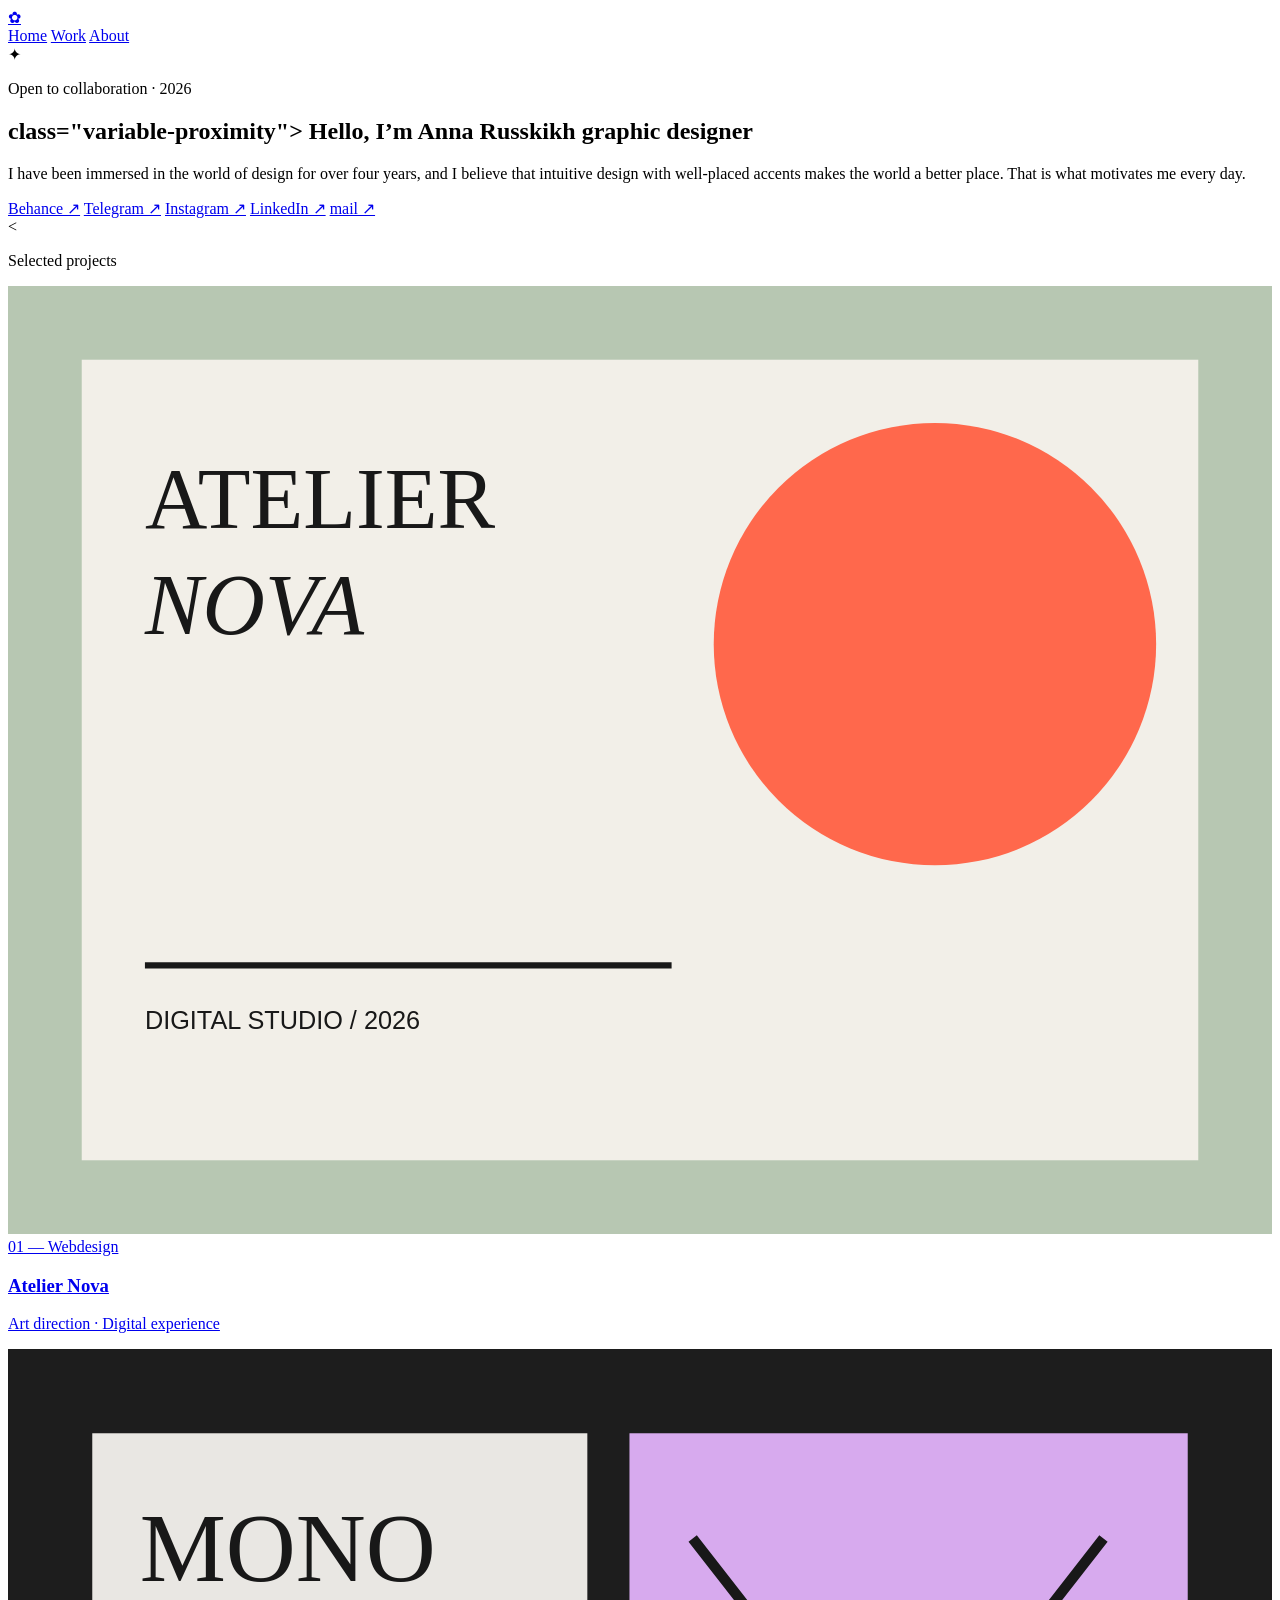
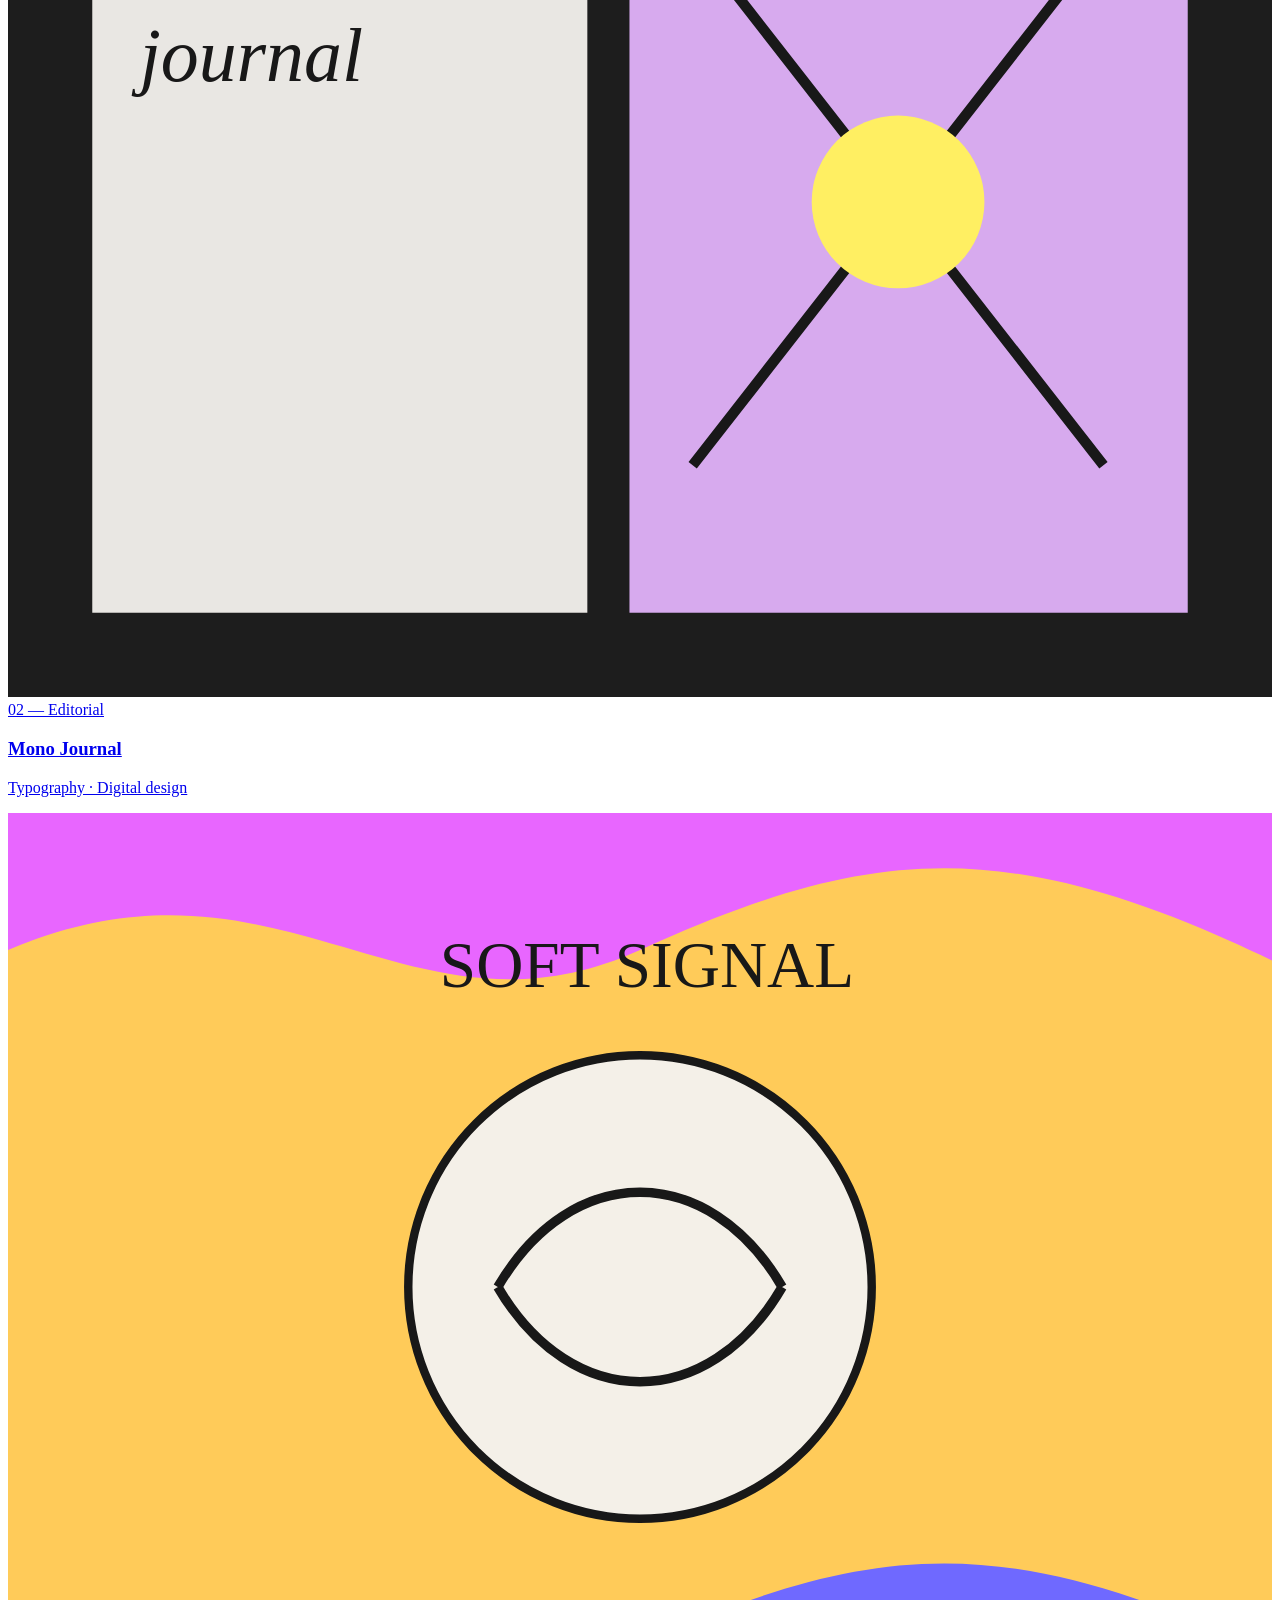
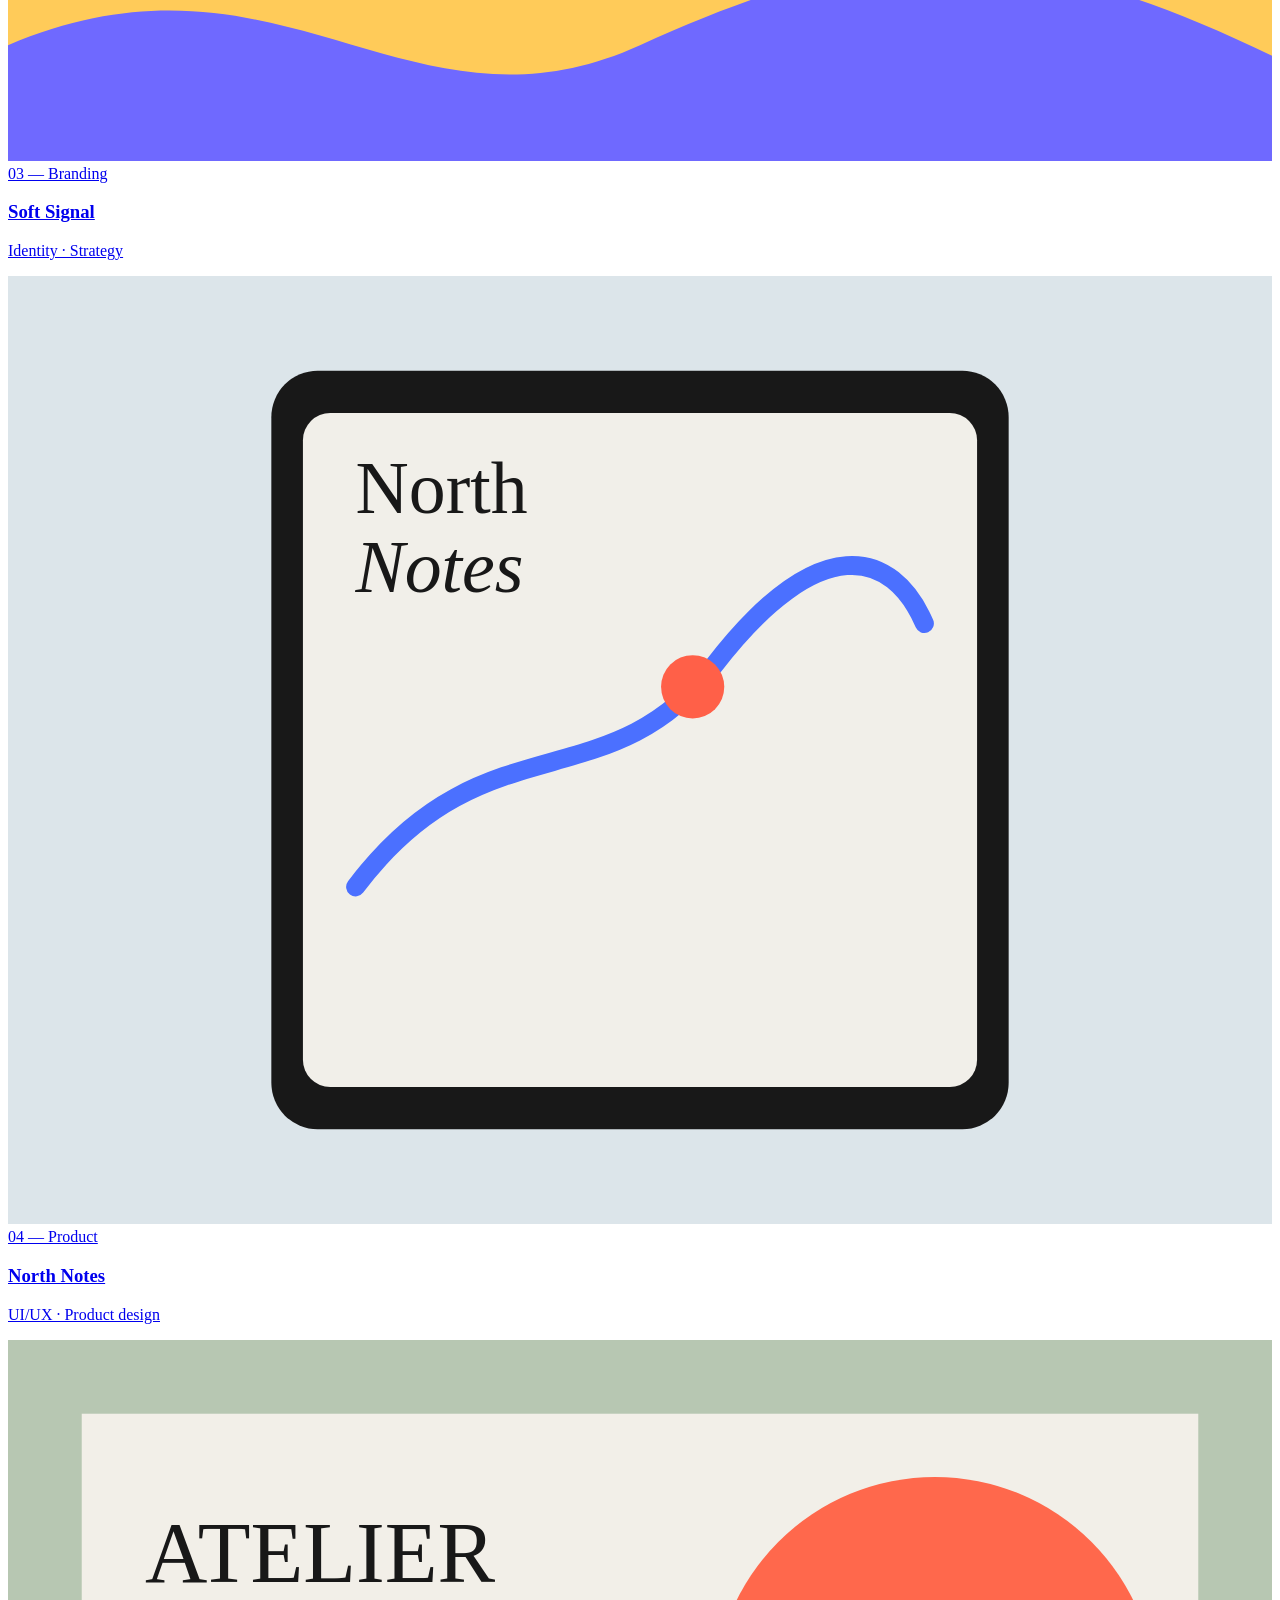
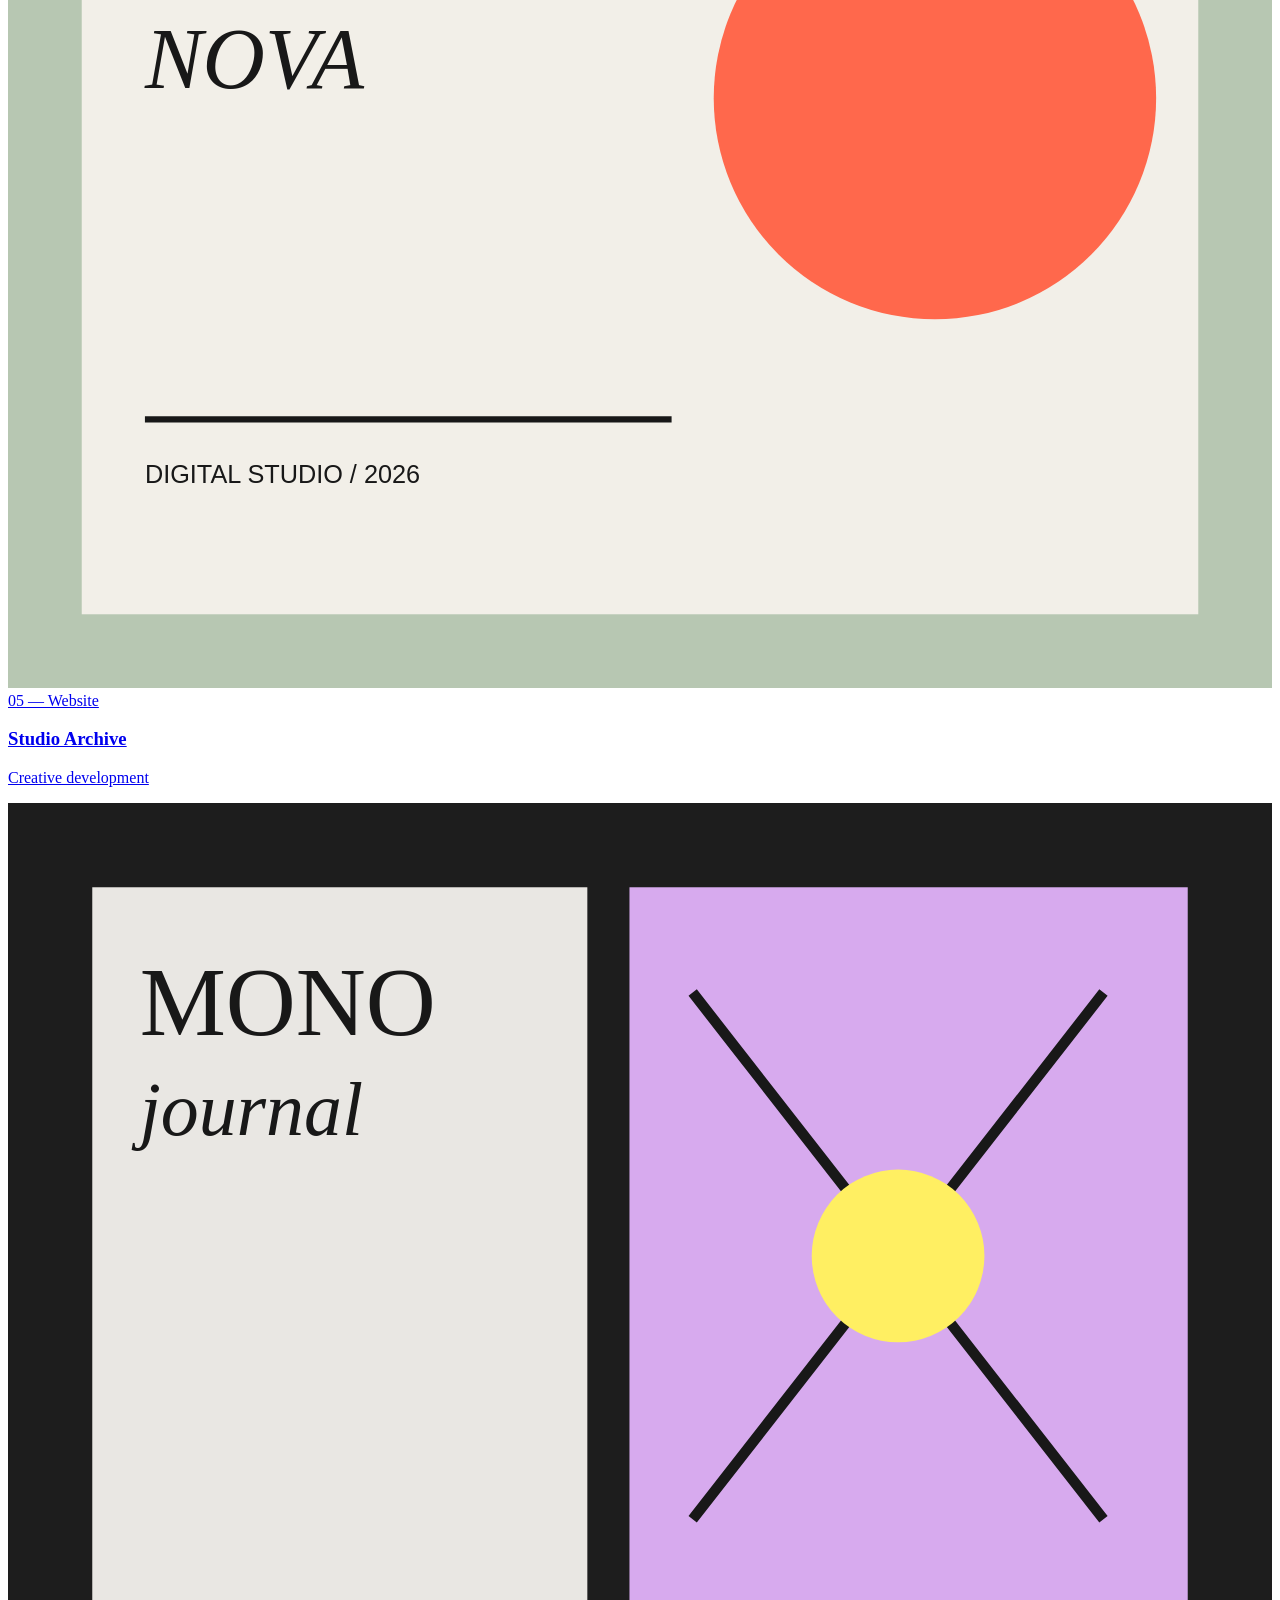
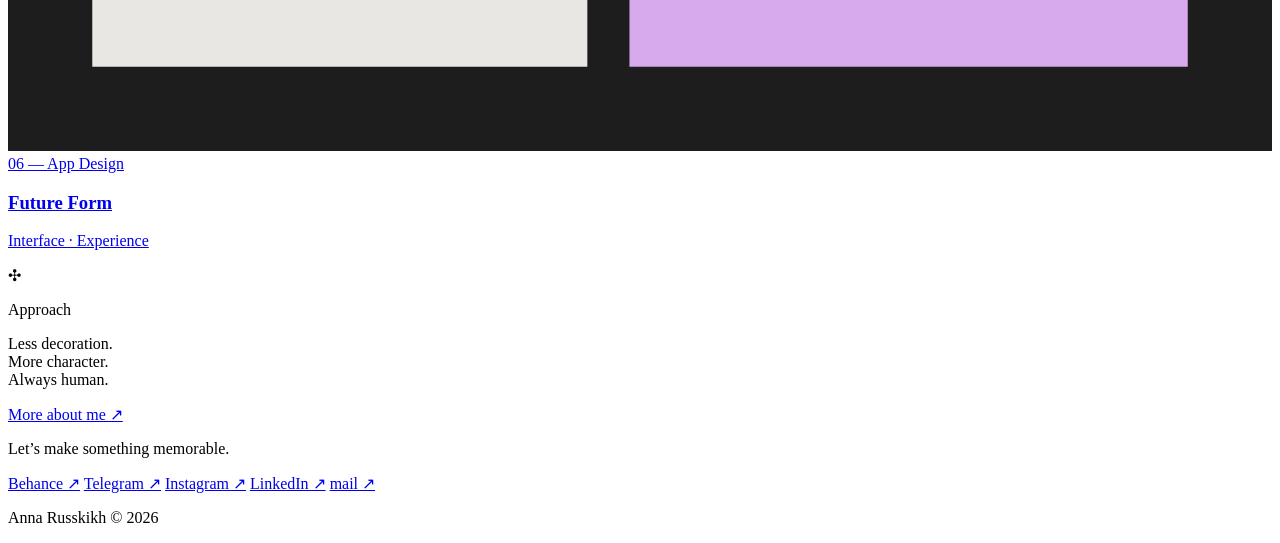
==== commit 35a5164a: "update website" ====
--- a/editorial-portfolio/editorial-portfolio/index.html
+++ b/editorial-portfolio/editorial-portfolio/index.html
@@ -9,7 +9,7 @@
   <link rel="preconnect" href="https://fonts.googleapis.com">
   <link rel="preconnect" href="https://fonts.gstatic.com" crossorigin>
   <link href="https://fonts.googleapis.com/css2?family=Inter:wght@100..900&display=swap" rel="stylesheet">
-  <link rel="stylesheet" href="styles.css" />
+  <link rel="stylesheet" href="style.css" />
   <script src="script.js" defer></script>
 </head>
 <body data-page="home">
@@ -33,7 +33,7 @@
 
       <div class="hero-copy reveal">
         <p class="eyebrow">Open to collaboration · 2026</p>
-        <h1>class="variable-proximity">
+        <h1> class="variable-proximity">
           Hello,
           <span class="italic">I’m Anna Russkikh</span>
           graphic designer
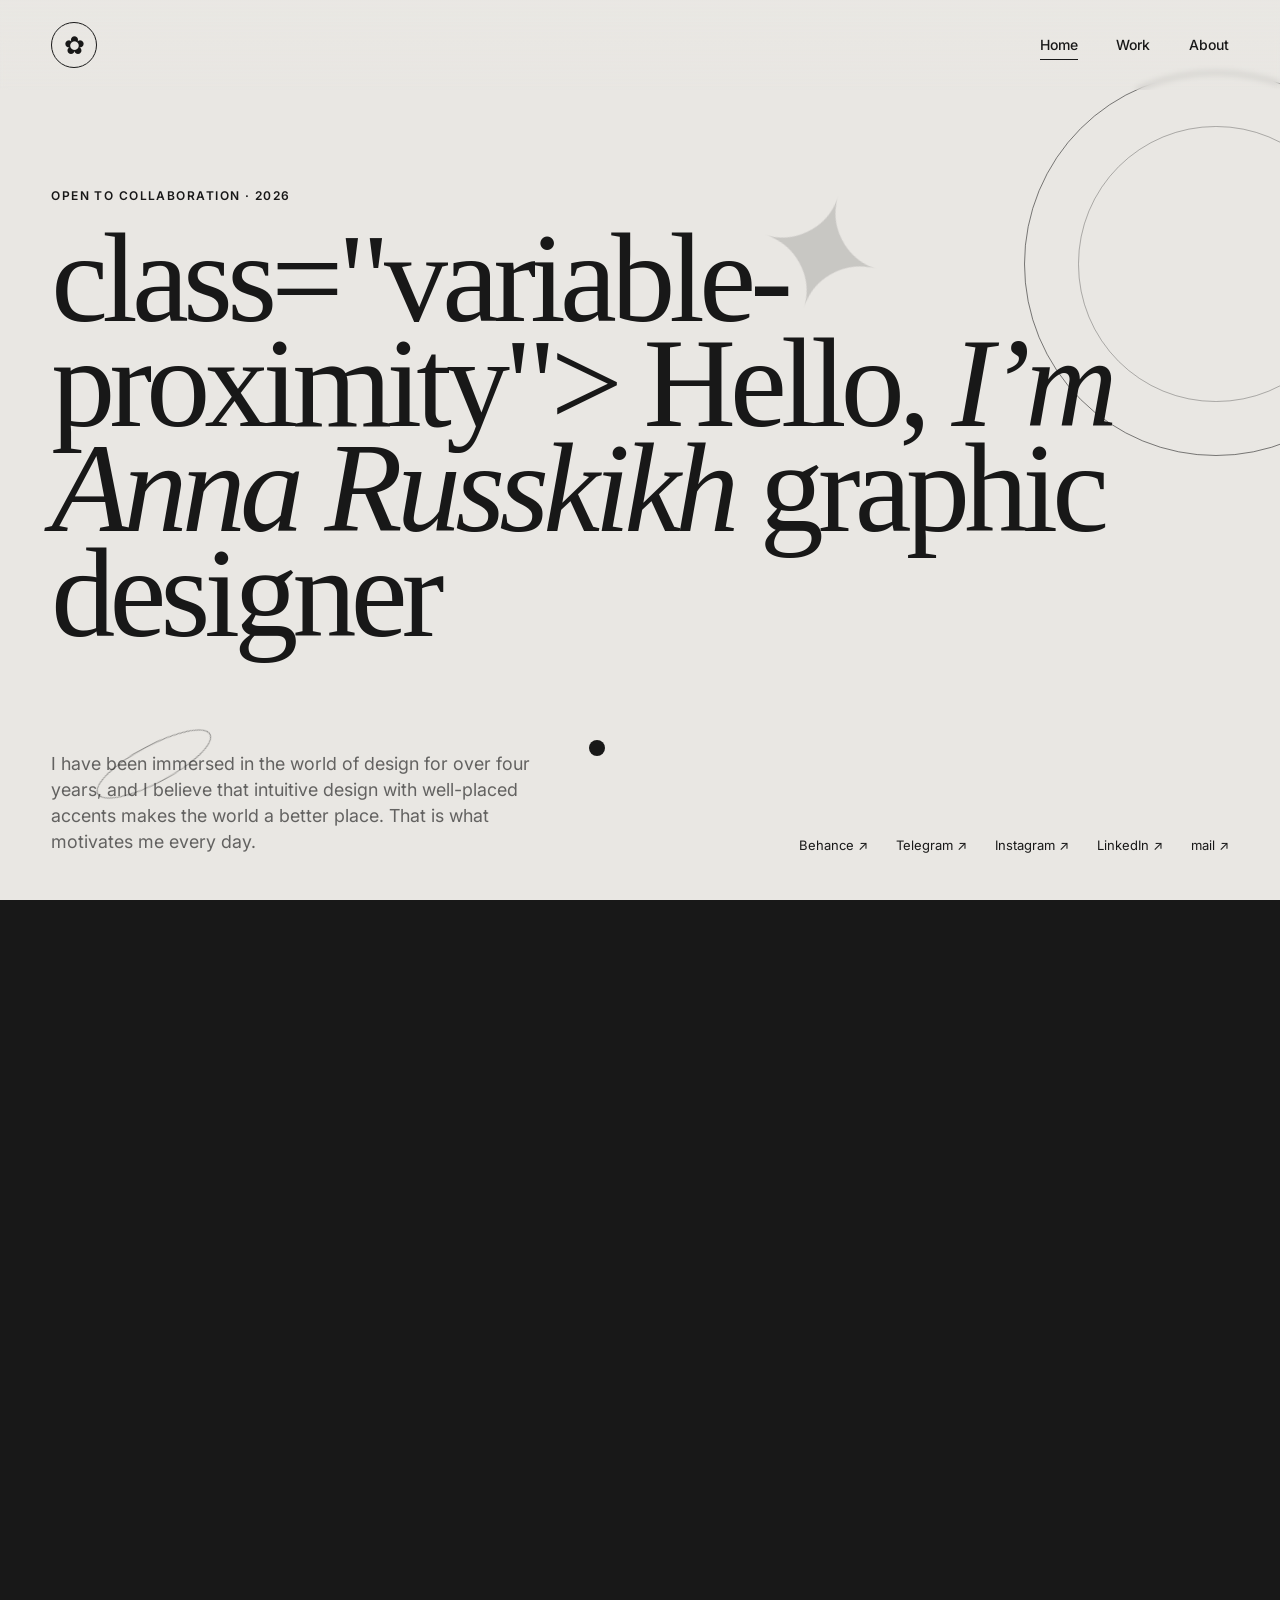
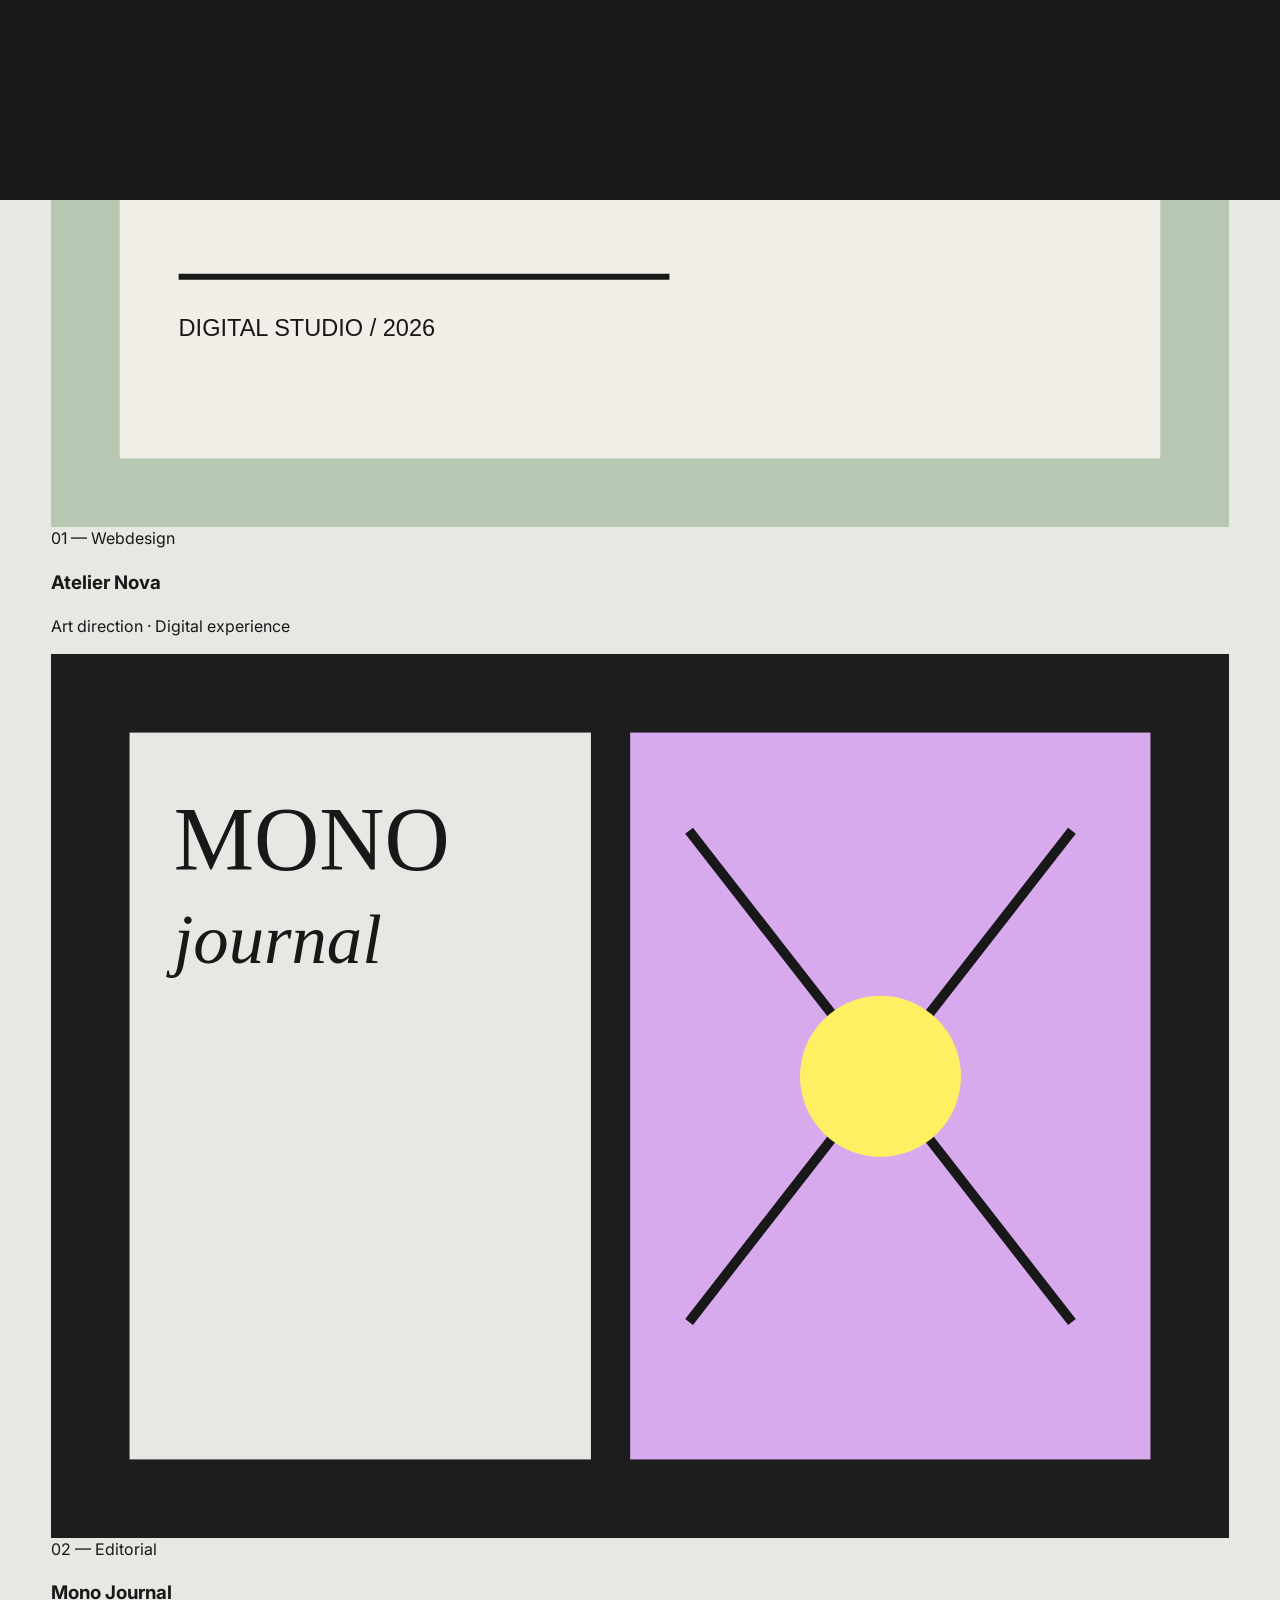
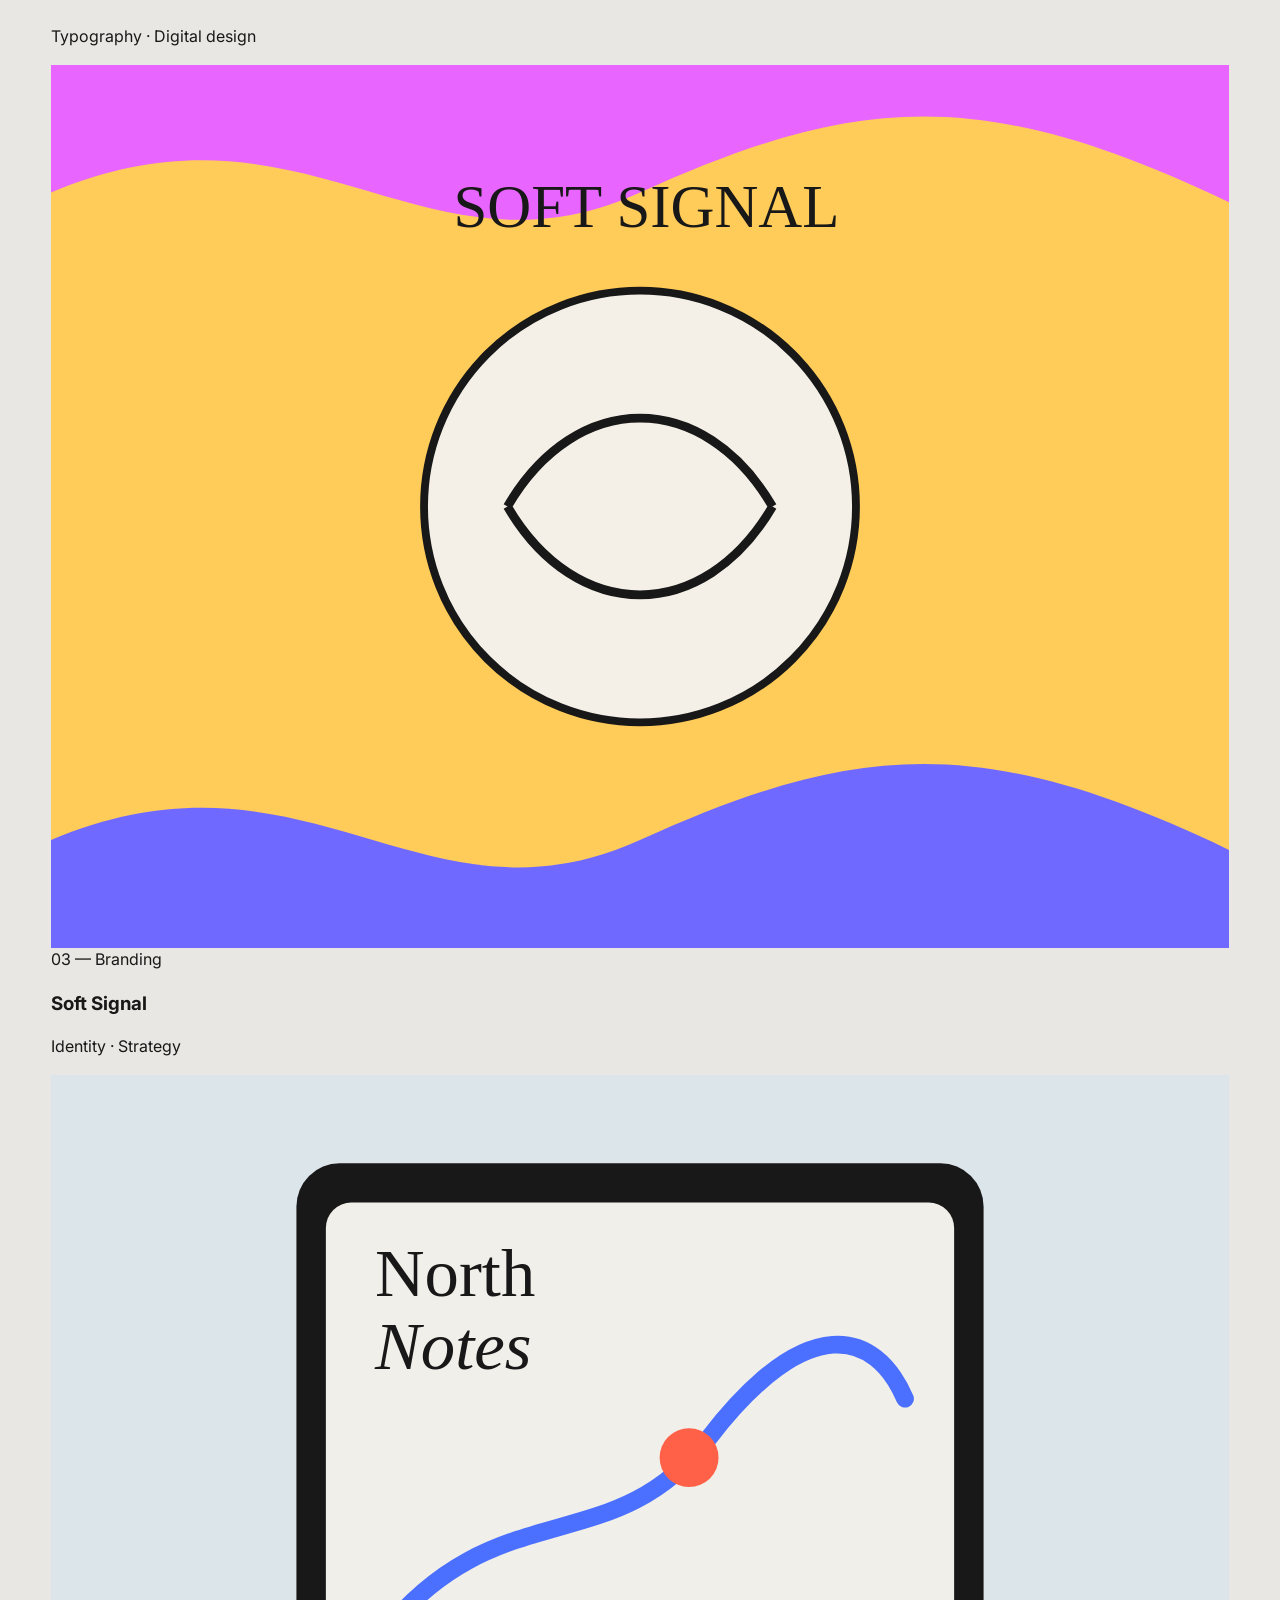
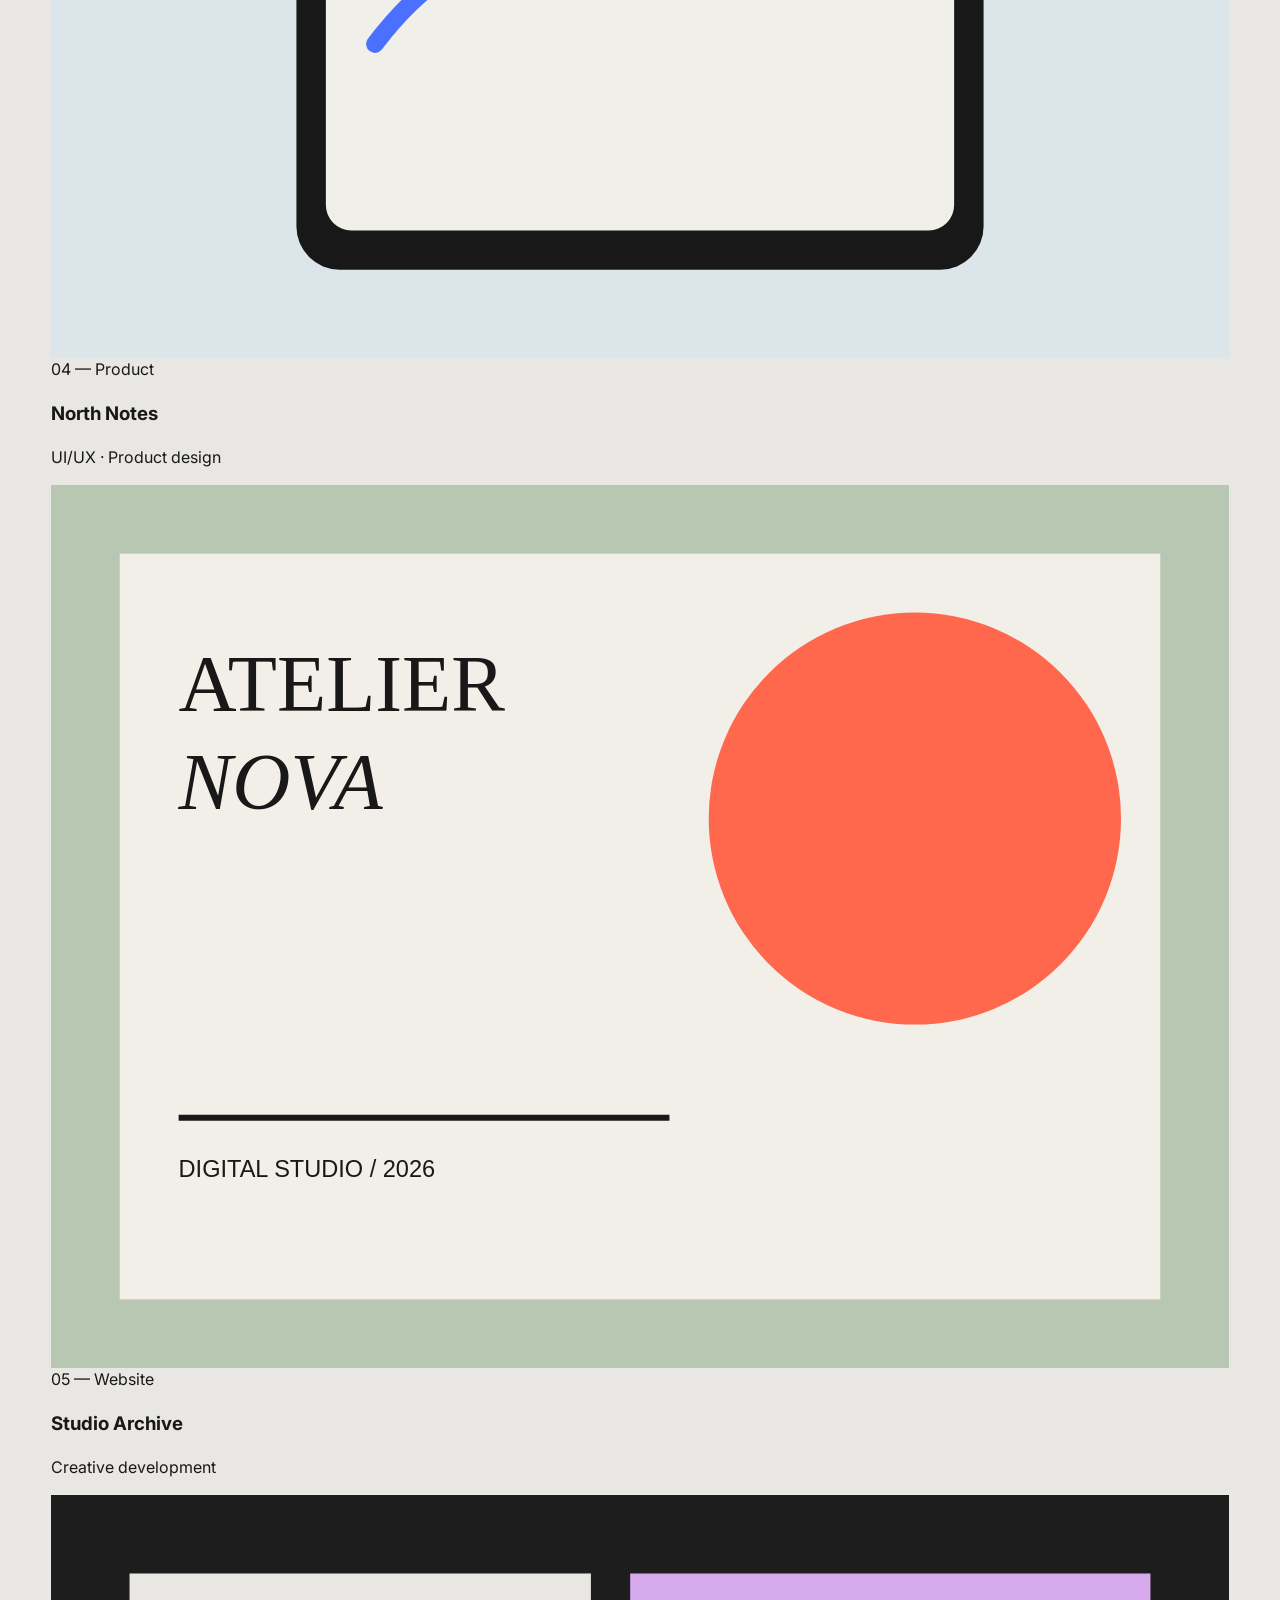
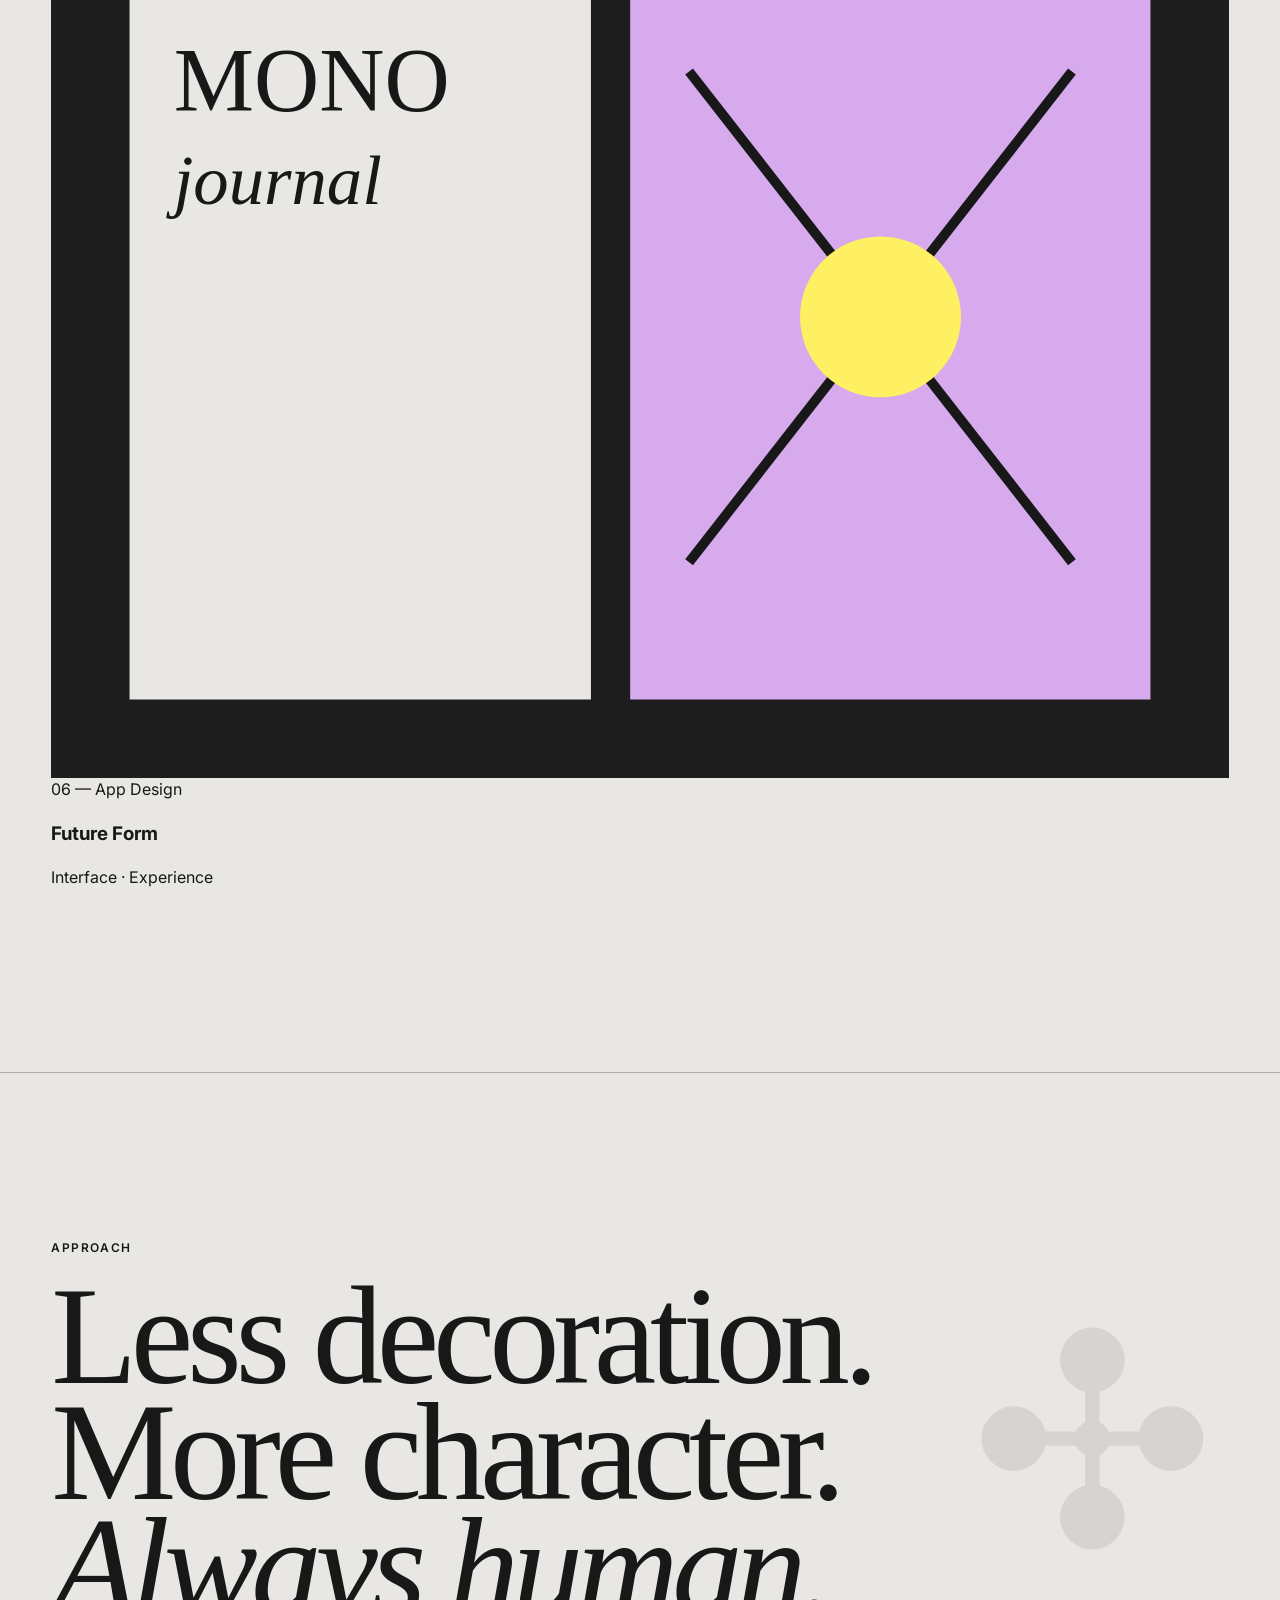
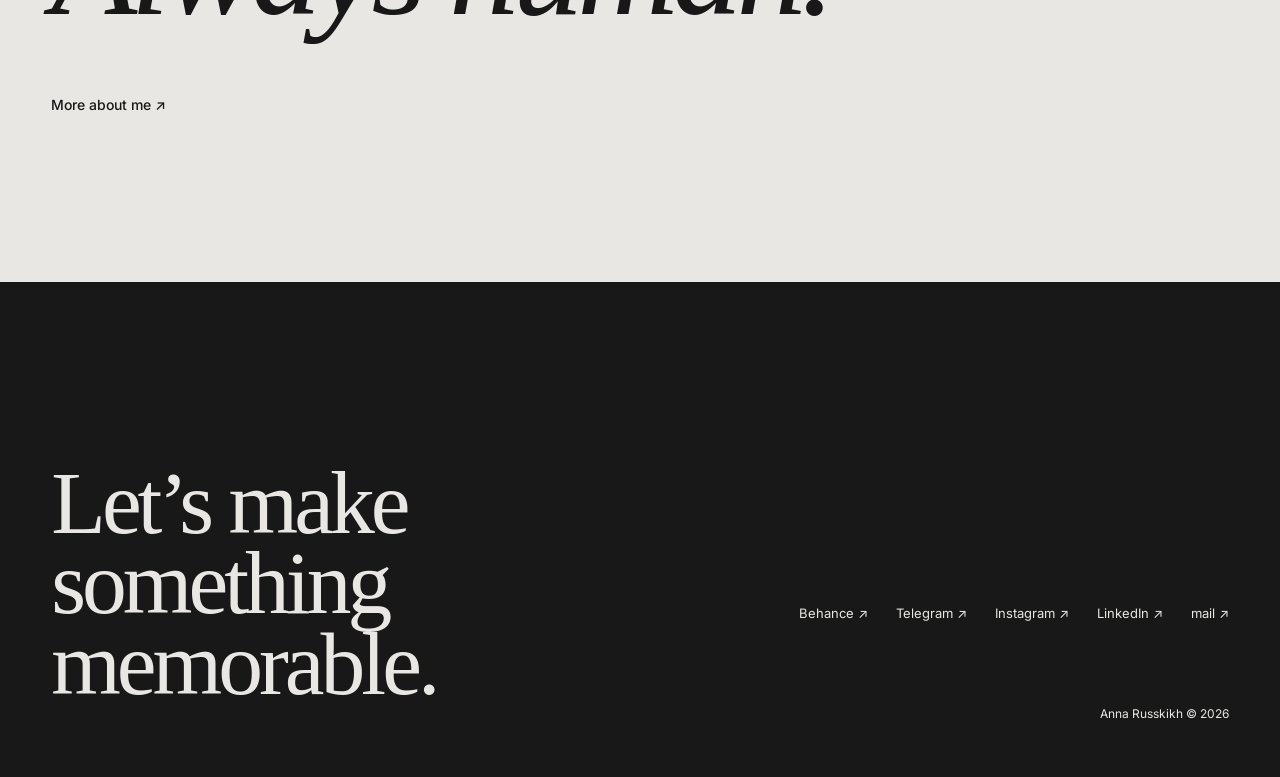
==== commit 8a9bc895: "update website" ====
--- a/editorial-portfolio/editorial-portfolio/index.html
+++ b/editorial-portfolio/editorial-portfolio/index.html
@@ -9,7 +9,7 @@
   <link rel="preconnect" href="https://fonts.googleapis.com">
   <link rel="preconnect" href="https://fonts.gstatic.com" crossorigin>
   <link href="https://fonts.googleapis.com/css2?family=Inter:wght@100..900&display=swap" rel="stylesheet">
-  <link rel="stylesheet" href="style.css" />
+  <link rel="stylesheet" href="styles.css" />
   <script src="script.js" defer></script>
 </head>
 <body data-page="home">
--- a/editorial-portfolio/editorial-portfolio/styles.css
+++ b/editorial-portfolio/editorial-portfolio/styles.css
@@ -0,0 +1,766 @@
+:root {
+  --bg: #E9E7E3;
+  --ink: #181818;
+  --line: rgba(24, 24, 24, 0.28);
+  --muted: rgba(24, 24, 24, 0.64);
+  --header-height: 90px;
+  --page-gutter: clamp(20px, 4vw, 64px);
+  --serif: "Iowan Old Style", "Palatino Linotype", "Book Antiqua", Georgia, serif;
+  --sans: "Inter", Arial, sans-serif;
+}
+
+* {
+  box-sizing: border-box;
+}
+
+html {
+  scroll-behavior: smooth;
+}
+
+body {
+  margin: 0;
+  color: var(--ink);
+  background: var(--bg);
+  font-family: var(--sans);
+  font-size: 16px;
+  line-height: 1.45;
+  overflow-x: hidden;
+}
+
+body.is-leaving {
+  pointer-events: none;
+}
+
+::selection {
+  color: var(--bg);
+  background: var(--ink);
+}
+
+a {
+  color: inherit;
+  text-decoration: none;
+}
+
+img {
+  display: block;
+  max-width: 100%;
+}
+
+.site-header {
+  position: fixed;
+  inset: 0 0 auto 0;
+  z-index: 100;
+  height: var(--header-height);
+  display: flex;
+  align-items: center;
+  justify-content: space-between;
+  padding: 0 var(--page-gutter);
+  background: linear-gradient(to bottom, rgba(233, 231, 227, 0.96), rgba(233, 231, 227, 0));
+  backdrop-filter: blur(3px);
+}
+
+.home-flower {
+  width: 46px;
+  height: 46px;
+  display: grid;
+  place-items: center;
+  border: 1px solid var(--ink);
+  border-radius: 50%;
+  font-size: 25px;
+  transition: transform 500ms cubic-bezier(.2,.8,.2,1), background-color 300ms, color 300ms;
+}
+
+.home-flower:hover {
+  color: var(--bg);
+  background: var(--ink);
+  transform: rotate(120deg) scale(1.05);
+}
+
+.main-nav {
+  display: flex;
+  gap: clamp(18px, 3vw, 44px);
+}
+
+.nav-link {
+  position: relative;
+  font-size: 14px;
+  font-weight: 500;
+}
+
+.nav-link::after {
+  content: "";
+  position: absolute;
+  left: 0;
+  right: 100%;
+  bottom: -5px;
+  height: 1px;
+  background: var(--ink);
+  transition: right 300ms ease;
+}
+
+.nav-link:hover::after,
+.nav-link.is-active::after {
+  right: 0;
+}
+
+.page-transition {
+  position: fixed;
+  inset: 0;
+  z-index: 999;
+  pointer-events: none;
+  background: var(--ink);
+  transform: translateY(100%);
+}
+
+body.is-leaving .page-transition {
+  animation: page-cover 450ms cubic-bezier(.76, 0, .24, 1) forwards;
+}
+
+@keyframes page-cover {
+  to { transform: translateY(0); }
+}
+
+.hero,
+.page-hero {
+  position: relative;
+  min-height: 100svh;
+  padding: calc(var(--header-height) + 8vh) var(--page-gutter) 5vh;
+  overflow: hidden;
+}
+
+.hero {
+  display: grid;
+  grid-template-rows: 1fr auto;
+}
+
+.hero-copy {
+  align-self: center;
+  position: relative;
+  z-index: 2;
+  margin-bottom: 80px;
+}
+
+.eyebrow {
+  margin: 0 0 22px;
+  font-size: 12px;
+  font-weight: 600;
+  letter-spacing: 0.12em;
+  text-transform: uppercase;
+}
+
+h1,
+h2,
+.large-statement,
+.footer-title,
+.contact-email {
+  font-family: var(--serif);
+  font-weight: 400;
+  letter-spacing: -0.045em;
+}
+
+h1 {
+  max-width: 1200px;
+  margin: 0;
+  font-size: clamp(66px, 10vw, 174px);
+  line-height: 0.82;
+}
+
+.italic {
+  font-style: italic;
+}
+
+.hero-bottom {
+  z-index: 2;
+  display: grid;
+  grid-template-columns: minmax(240px, 520px) 1fr;
+  align-items: end;
+  gap: 40px;
+}
+
+.hero-intro,
+.page-lead,
+.about-copy p,
+.work-details p {
+  color: var(--muted);
+}
+
+.hero-intro {
+  max-width: 500px;
+  margin: 0;
+  font-size: clamp(16px, 1.4vw, 20px);
+}
+
+.social-links {
+  display: flex;
+  justify-content: flex-end;
+  flex-wrap: wrap;
+  gap: 12px 28px;
+  font-size: 13px;
+}
+
+.social-links a,
+.text-link,
+.footer-email,
+.contact-email {
+  position: relative;
+}
+
+.social-links a::after,
+.text-link::after,
+.footer-email::after,
+.contact-email::after {
+  content: "";
+  position: absolute;
+  left: 0;
+  right: 100%;
+  bottom: -3px;
+  height: 1px;
+  background: currentColor;
+  transition: right 280ms ease;
+}
+
+.social-links a:hover::after,
+.text-link:hover::after,
+.footer-email:hover::after,
+.contact-email:hover::after {
+  right: 0;
+}
+
+.background-object {
+  position: absolute;
+  pointer-events: none;
+  will-change: transform;
+}
+
+.shape-ring {
+  width: clamp(220px, 30vw, 520px);
+  aspect-ratio: 1;
+  right: -10vw;
+  top: 8vh;
+  border: 1px solid rgba(24, 24, 24, 0.55);
+  border-radius: 50%;
+}
+
+.shape-ring::after {
+  content: "";
+  position: absolute;
+  inset: 14%;
+  border: 1px solid rgba(24, 24, 24, 0.3);
+  border-radius: 50%;
+}
+
+.shape-flower {
+  left: 59%;
+  top: 20%;
+  font-family: var(--serif);
+  font-size: clamp(80px, 12vw, 210px);
+  line-height: 1;
+  opacity: 0.16;
+  transform: rotate(17deg);
+}
+
+.shape-orbit {
+  left: 7vw;
+  bottom: 13vh;
+  width: clamp(85px, 10vw, 160px);
+  height: clamp(28px, 3vw, 48px);
+  border: 1px solid rgba(24, 24, 24, 0.45);
+  border-radius: 50%;
+  transform: rotate(-28deg);
+}
+
+.shape-dot {
+  left: 46%;
+  bottom: 16%;
+  width: 16px;
+  height: 16px;
+  border-radius: 50%;
+  background: var(--ink);
+}
+
+.selected-work,
+.work-index,
+.experience-section,
+.about-grid,
+.home-about,
+.contact-section {
+  position: relative;
+  padding: clamp(100px, 13vw, 210px) var(--page-gutter);
+}
+
+.section-heading {
+  display: grid;
+  grid-template-columns: 1fr 2fr;
+  align-items: start;
+  margin-bottom: clamp(60px, 9vw, 130px);
+}
+
+.section-heading h2 {
+  margin: 0;
+  font-size: clamp(58px, 8vw, 130px);
+  line-height: 0.88;
+}
+
+.project-list,
+.work-index {
+  position: relative;
+}
+
+.project-row,
+.work-row {
+  display: grid;
+  grid-template-columns: 70px minmax(180px, 1.5fr) minmax(180px, 1fr) 40px;
+  align-items: center;
+  min-height: clamp(110px, 12vw, 170px);
+  border-top: 1px solid var(--line);
+  transition: padding 350ms cubic-bezier(.2,.8,.2,1), opacity 250ms ease;
+}
+
+.project-row:last-child,
+.work-item:last-of-type {
+  border-bottom: 1px solid var(--line);
+}
+
+.project-row:hover,
+.work-row:hover {
+  padding-left: 18px;
+}
+
+.project-list:has(.project-row:hover) .project-row:not(:hover),
+.work-index:has(.work-row:hover) .work-row:not(:hover) {
+  opacity: 0.36;
+}
+
+.project-number,
+.project-category,
+.project-arrow {
+  font-size: 13px;
+}
+
+.project-name {
+  font-family: var(--serif);
+  font-size: clamp(38px, 5vw, 82px);
+  letter-spacing: -0.04em;
+}
+
+.project-arrow {
+  justify-self: end;
+}
+
+.project-mobile-image {
+  display: none;
+}
+
+.hover-preview {
+  position: fixed;
+  z-index: 70;
+  top: 0;
+  left: 0;
+  width: min(36vw, 520px);
+  aspect-ratio: 4 / 3;
+  overflow: hidden;
+  opacity: 0;
+  pointer-events: none;
+  transform: translate3d(-50%, -50%, 0) scale(0.82) rotate(-2deg);
+  transition: opacity 180ms ease, transform 350ms cubic-bezier(.2,.8,.2,1);
+}
+
+.hover-preview.is-visible {
+  opacity: 1;
+  transform: translate3d(-50%, -50%, 0) scale(1) rotate(0deg);
+}
+
+.hover-preview img {
+  width: 100%;
+  height: 100%;
+  object-fit: cover;
+}
+
+.home-about {
+  min-height: 90svh;
+  display: flex;
+  flex-direction: column;
+  justify-content: center;
+  border-top: 1px solid var(--line);
+  overflow: hidden;
+}
+
+.large-statement {
+  max-width: 1100px;
+  margin: 0 0 70px;
+  font-size: clamp(72px, 11vw, 190px);
+  line-height: 0.82;
+}
+
+.text-link {
+  align-self: flex-start;
+  font-size: 14px;
+  font-weight: 500;
+}
+
+.about-cross {
+  right: 5vw;
+  top: 20%;
+  font-family: var(--serif);
+  font-size: clamp(140px, 23vw, 360px);
+  opacity: 0.09;
+}
+
+.page-hero {
+  display: flex;
+  flex-direction: column;
+  justify-content: center;
+}
+
+.page-hero h1 {
+  max-width: 1280px;
+}
+
+.page-lead {
+  width: min(520px, 100%);
+  margin: 50px 0 0 auto;
+  font-size: clamp(17px, 1.5vw, 21px);
+}
+
+.work-star {
+  right: 8vw;
+  top: 20%;
+  font-family: var(--serif);
+  font-size: clamp(120px, 20vw, 340px);
+  opacity: 0.11;
+}
+
+.work-index {
+  padding-top: 50px;
+}
+
+.work-item {
+  border-top: 1px solid var(--line);
+}
+
+.work-row {
+  border: 0;
+}
+
+.work-details {
+  display: grid;
+  grid-template-columns: 1fr 1.6fr;
+  gap: clamp(30px, 6vw, 90px);
+  max-height: 0;
+  overflow: hidden;
+  opacity: 0;
+  transition: max-height 700ms cubic-bezier(.2,.8,.2,1), opacity 400ms ease, padding 500ms ease;
+}
+
+.work-item:target .work-details,
+.work-item.is-open .work-details {
+  max-height: 900px;
+  opacity: 1;
+  padding: 0 0 clamp(60px, 9vw, 120px) 70px;
+}
+
+.work-details p {
+  max-width: 430px;
+  margin: 0;
+  font-size: 17px;
+}
+
+.work-details img {
+  width: 100%;
+}
+
+.about-ring {
+  right: -6vw;
+  bottom: -12vh;
+  width: clamp(260px, 42vw, 720px);
+  aspect-ratio: 1;
+  border: 1px solid rgba(24, 24, 24, 0.3);
+  border-radius: 50%;
+}
+
+.about-grid {
+  display: grid;
+  grid-template-columns: 1fr 1fr;
+  gap: clamp(50px, 10vw, 170px);
+  border-top: 1px solid var(--line);
+}
+
+.about-intro p {
+  max-width: 750px;
+  margin: 0;
+  font-family: var(--serif);
+  font-size: clamp(42px, 5vw, 82px);
+  line-height: 0.95;
+  letter-spacing: -0.04em;
+}
+
+.about-copy {
+  align-self: end;
+}
+
+.about-copy p {
+  max-width: 560px;
+  margin: 0 0 28px;
+  font-size: clamp(17px, 1.4vw, 21px);
+}
+
+.experience-section {
+  border-top: 1px solid var(--line);
+}
+
+.experience-row {
+  display: grid;
+  grid-template-columns: 1.3fr 1fr auto;
+  gap: 30px;
+  padding: 28px 0;
+  border-top: 1px solid var(--line);
+  font-size: 15px;
+}
+
+.experience-row:last-child {
+  border-bottom: 1px solid var(--line);
+}
+
+.contact-section {
+  min-height: 85svh;
+  display: flex;
+  flex-direction: column;
+  justify-content: center;
+  overflow: hidden;
+  border-top: 1px solid var(--line);
+}
+
+.contact-section h2 {
+  max-width: 1200px;
+  margin: 0 0 60px;
+  font-size: clamp(72px, 11vw, 180px);
+  line-height: 0.83;
+}
+
+.contact-email {
+  align-self: flex-start;
+  font-size: clamp(30px, 4vw, 62px);
+}
+
+.contact-flower {
+  right: 4vw;
+  bottom: -8%;
+  font-family: var(--serif);
+  font-size: clamp(180px, 30vw, 520px);
+  opacity: 0.08;
+}
+
+.site-footer {
+  min-height: 55svh;
+  display: grid;
+  grid-template-columns: 1.4fr 1fr;
+  align-items: end;
+  gap: 40px;
+  padding: clamp(90px, 12vw, 180px) var(--page-gutter) 42px;
+  color: var(--bg);
+  background: var(--ink);
+}
+
+.footer-title {
+  max-width: 760px;
+  margin: 0 0 30px;
+  font-size: clamp(50px, 7vw, 110px);
+  line-height: 0.9;
+}
+
+.footer-email {
+  font-size: 14px;
+}
+
+.footer-meta {
+  display: flex;
+  flex-direction: column;
+  align-items: flex-end;
+  gap: 70px;
+  font-size: 12px;
+}
+
+.social-links-footer {
+  justify-content: flex-end;
+}
+
+.reveal {
+  opacity: 0;
+  transform: translateY(28px);
+  transition: opacity 800ms cubic-bezier(.2,.8,.2,1), transform 800ms cubic-bezier(.2,.8,.2,1);
+}
+
+.reveal-delay-1 {
+  transition-delay: 160ms;
+}
+
+.reveal.is-visible {
+  opacity: 1;
+  transform: translateY(0);
+}
+
+@media (max-width: 900px) {
+  :root {
+    --header-height: 72px;
+  }
+
+  .home-flower {
+    width: 40px;
+    height: 40px;
+    font-size: 22px;
+  }
+
+  .hero {
+    min-height: 100svh;
+    padding-top: calc(var(--header-height) + 8vh);
+  }
+
+  h1 {
+    font-size: clamp(58px, 15vw, 112px);
+  }
+
+  .hero-bottom,
+  .section-heading,
+  .about-grid,
+  .site-footer {
+    grid-template-columns: 1fr;
+  }
+
+  .hero-bottom {
+    gap: 30px;
+  }
+
+  .social-links {
+    justify-content: flex-start;
+  }
+
+  .project-row,
+  .work-row {
+    grid-template-columns: 42px 1fr 32px;
+    min-height: 105px;
+  }
+
+  .project-category {
+    grid-column: 2;
+    margin-top: -28px;
+  }
+
+  .project-arrow {
+    grid-column: 3;
+    grid-row: 1 / span 2;
+  }
+
+  .hover-preview {
+    display: none;
+  }
+
+  .project-mobile-image {
+    display: block;
+    grid-column: 1 / -1;
+    width: 100%;
+    margin: 24px 0 8px;
+  }
+
+  .project-row {
+    padding: 24px 0;
+  }
+
+  .project-list:has(.project-row:hover) .project-row:not(:hover),
+  .work-index:has(.work-row:hover) .work-row:not(:hover) {
+    opacity: 1;
+  }
+
+  .work-details {
+    grid-template-columns: 1fr;
+  }
+
+  .work-item:target .work-details,
+  .work-item.is-open .work-details {
+    padding-left: 42px;
+  }
+
+  .experience-row {
+    grid-template-columns: 1fr auto;
+  }
+
+  .experience-row span:nth-child(2) {
+    grid-column: 1;
+    color: var(--muted);
+  }
+
+  .experience-row span:nth-child(3) {
+    grid-column: 2;
+    grid-row: 1;
+  }
+
+  .footer-meta {
+    align-items: flex-start;
+    gap: 50px;
+  }
+
+  .social-links-footer {
+    justify-content: flex-start;
+  }
+}
+
+@media (max-width: 560px) {
+  .main-nav {
+    gap: 18px;
+  }
+
+  .nav-link {
+    font-size: 13px;
+  }
+
+  h1 {
+    font-size: clamp(50px, 16vw, 80px);
+  }
+
+  .shape-flower,
+  .shape-dot,
+  .shape-orbit {
+    display: none;
+  }
+
+  .section-heading h2,
+  .large-statement,
+  .contact-section h2 {
+    font-size: clamp(52px, 15vw, 88px);
+  }
+
+  .project-name {
+    font-size: 36px;
+  }
+
+  .project-row,
+  .work-row {
+    grid-template-columns: 34px 1fr 26px;
+  }
+
+  .work-item:target .work-details,
+  .work-item.is-open .work-details {
+    padding-left: 0;
+  }
+
+  .site-footer {
+    min-height: 70svh;
+  }
+}
+
+@media (prefers-reduced-motion: reduce) {
+  html {
+    scroll-behavior: auto;
+  }
+
+  *,
+  *::before,
+  *::after {
+    animation-duration: 0.01ms 
+    animation-iteration-count: 1 
+    transition-duration: 0.01ms 
+  }
+
+  .background-object {
+    transform: none;
+  }
+}
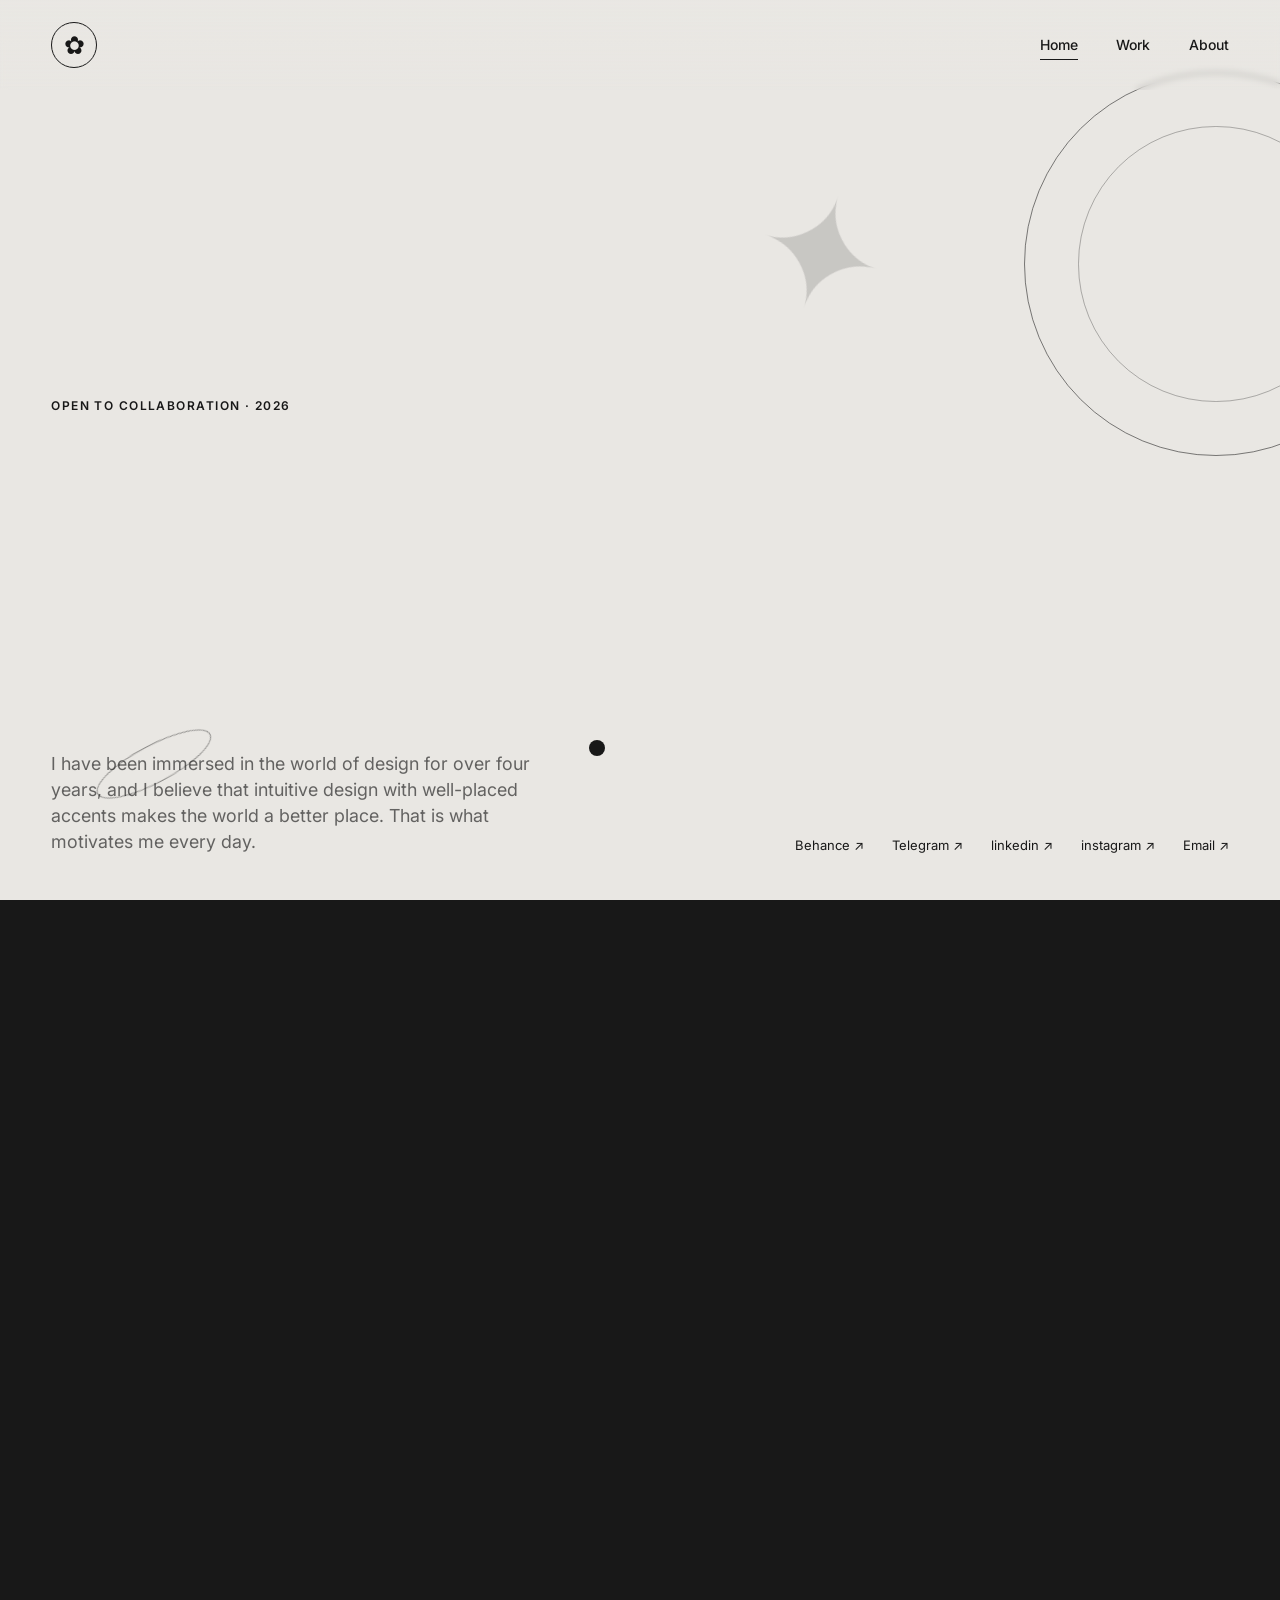
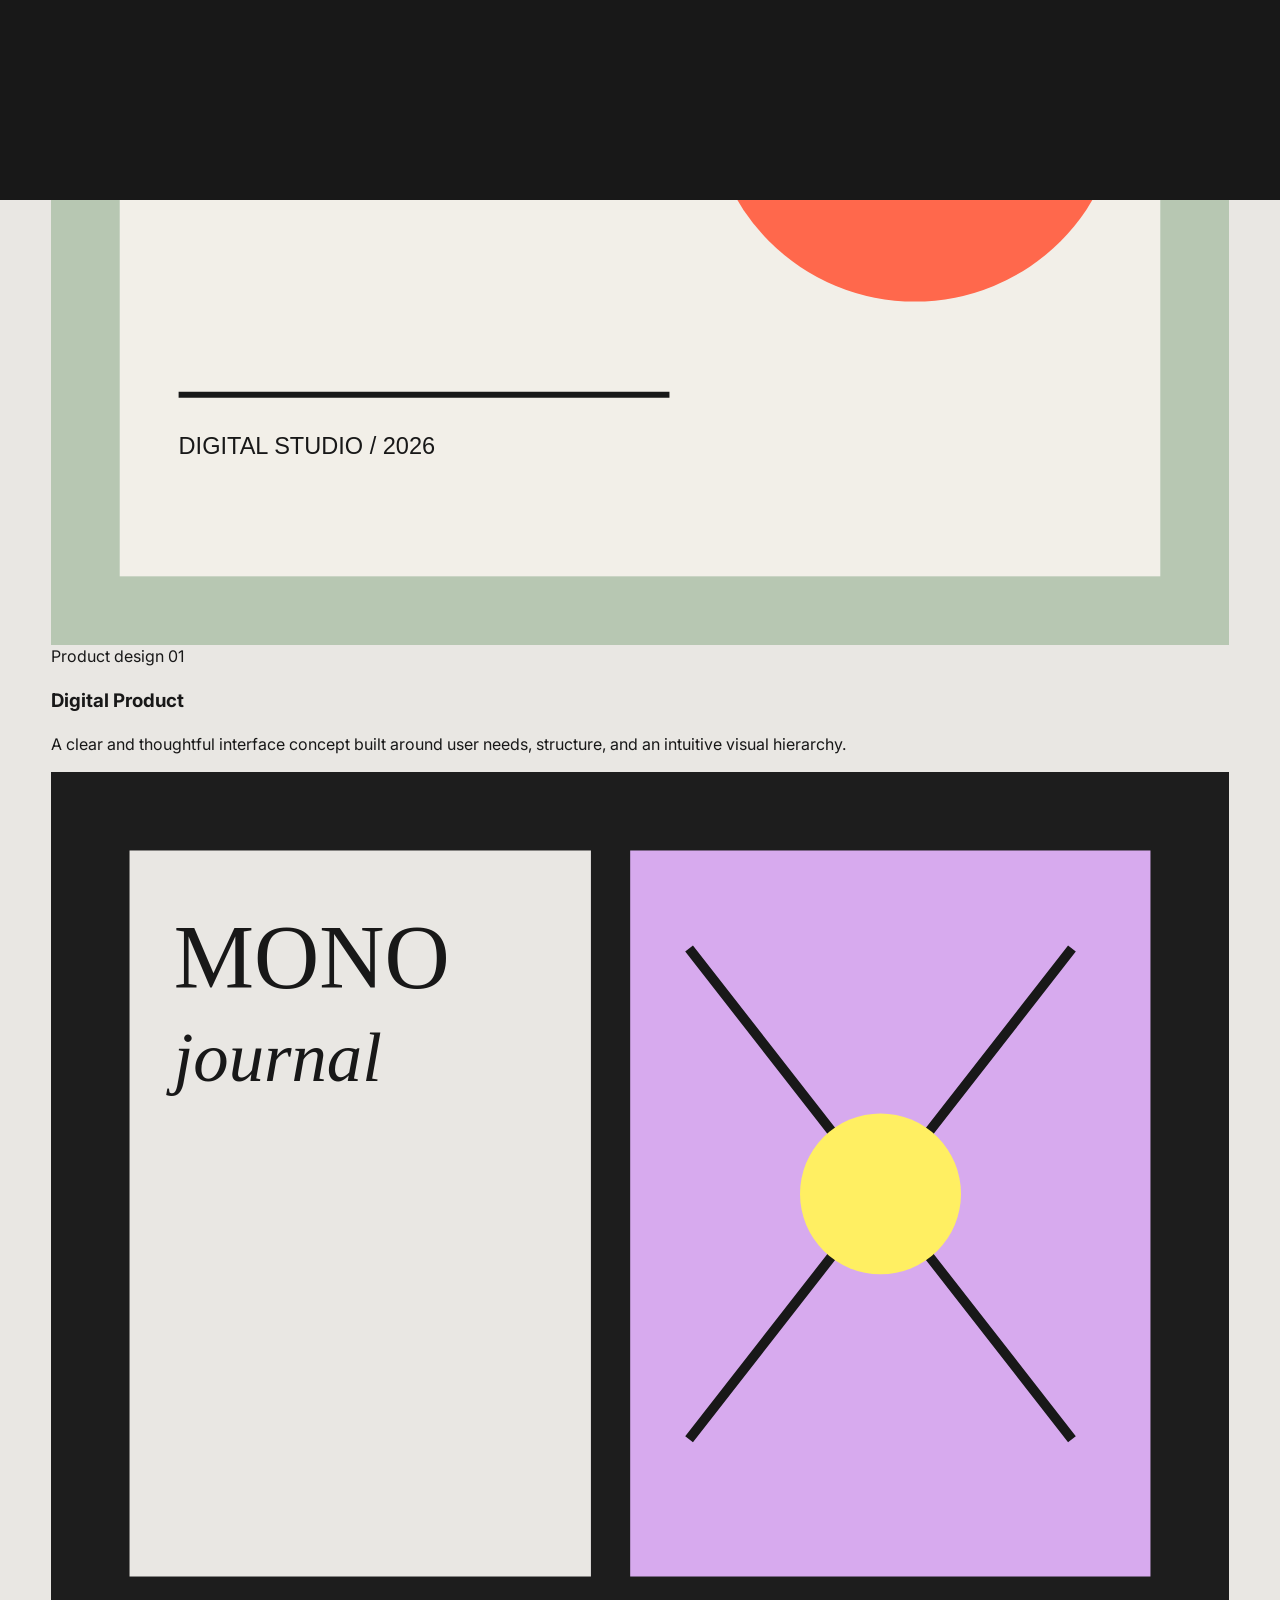
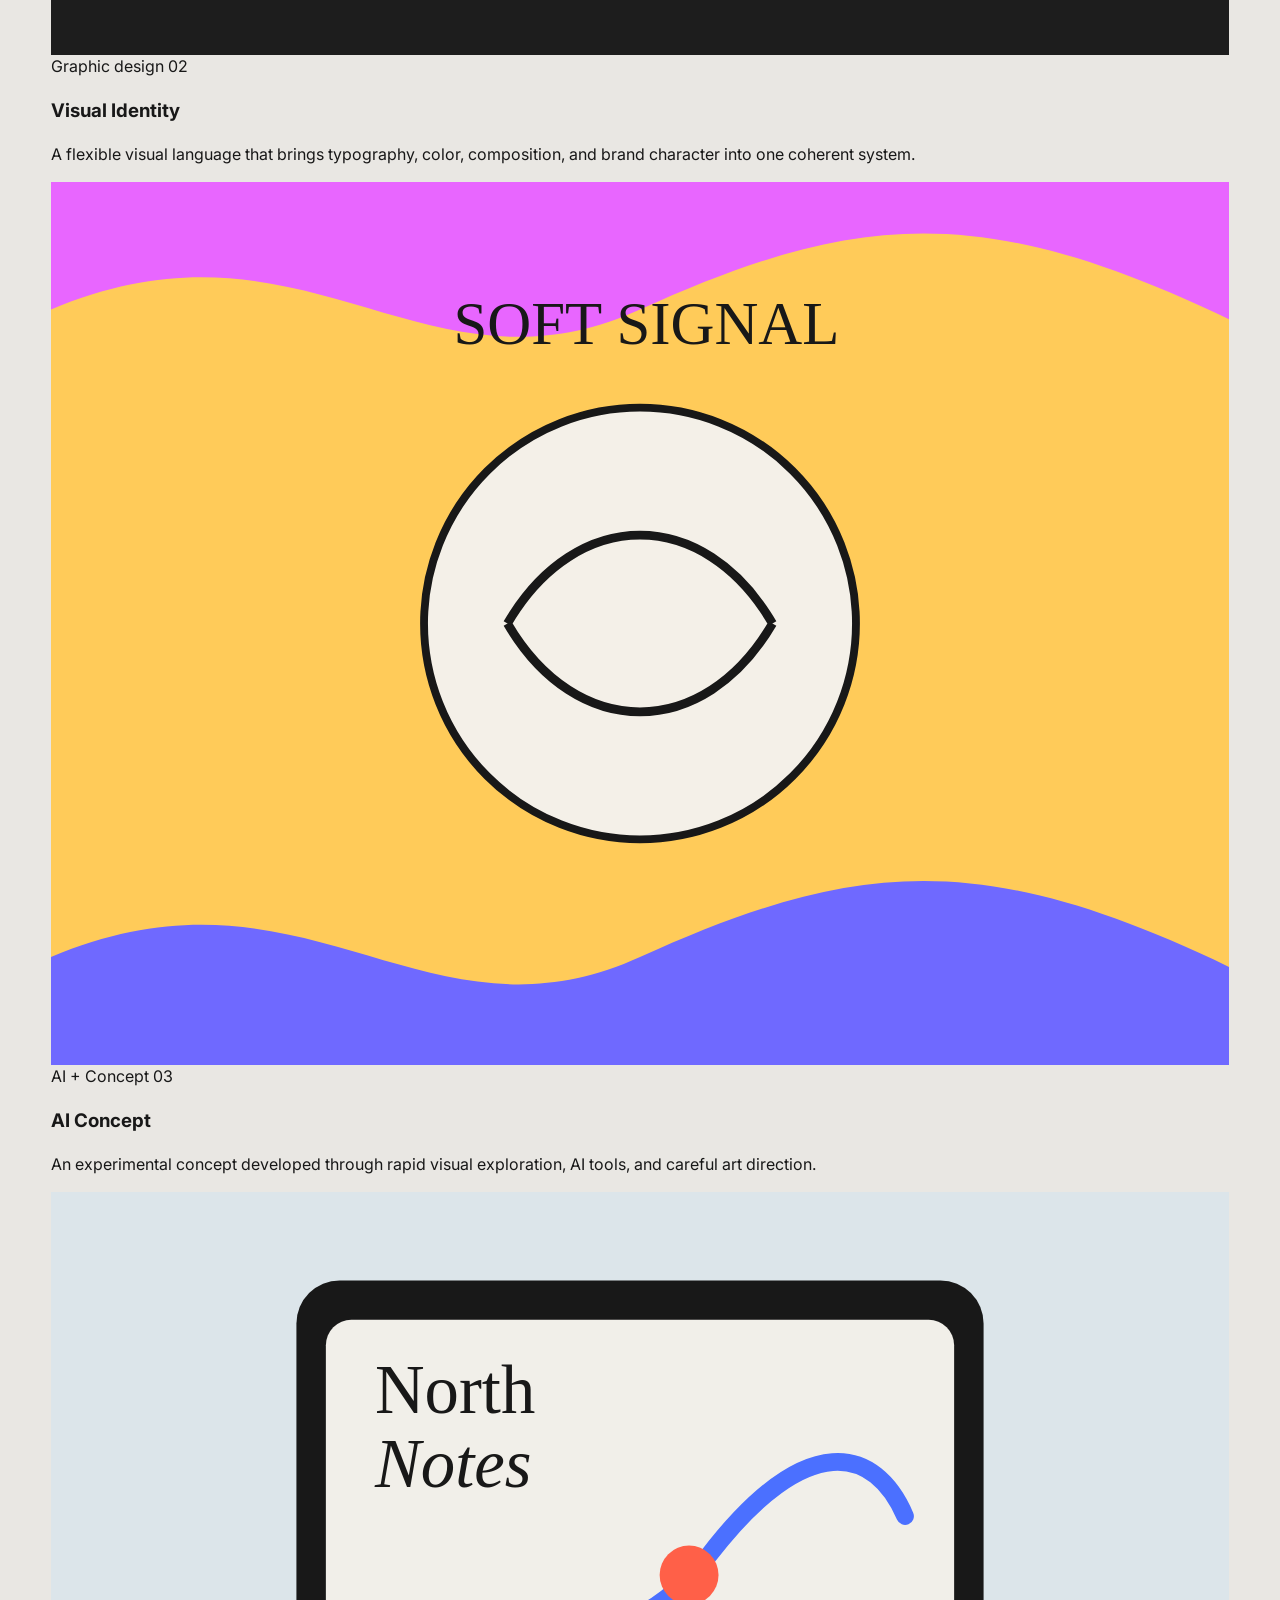
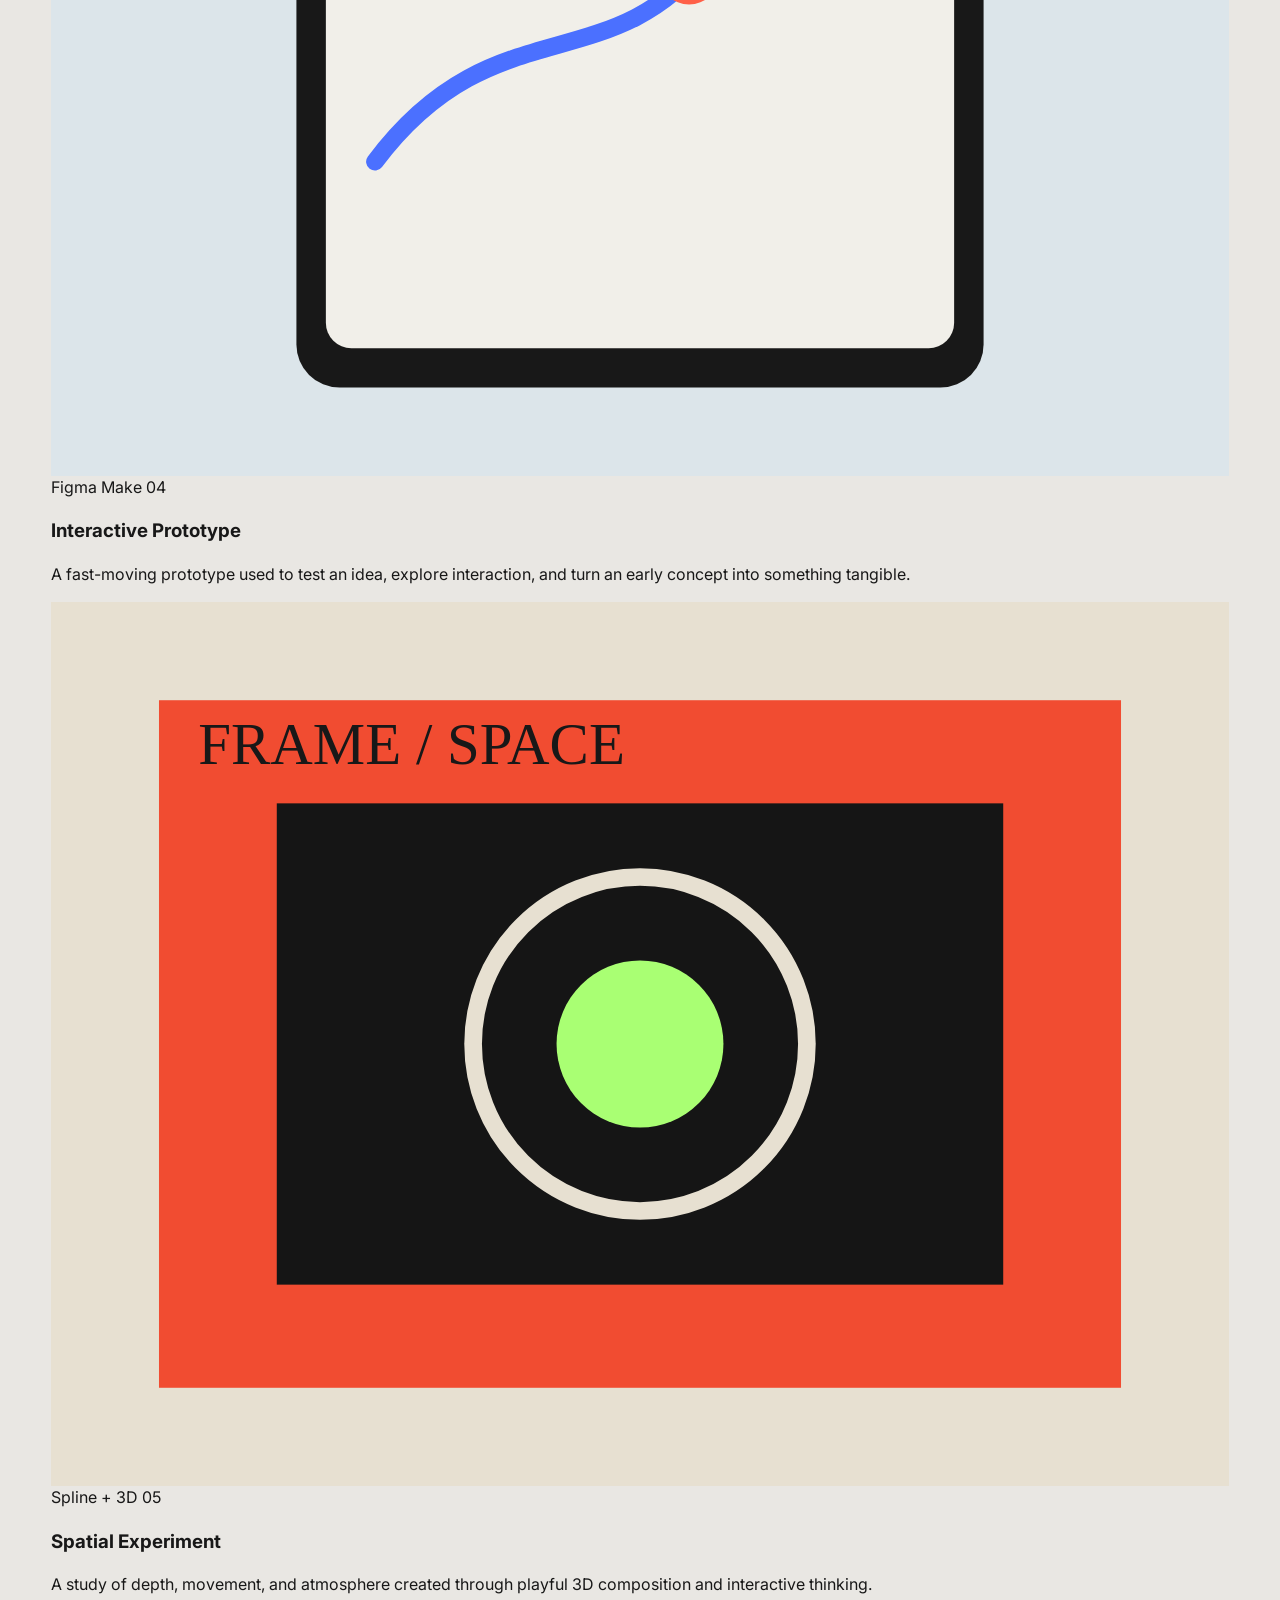
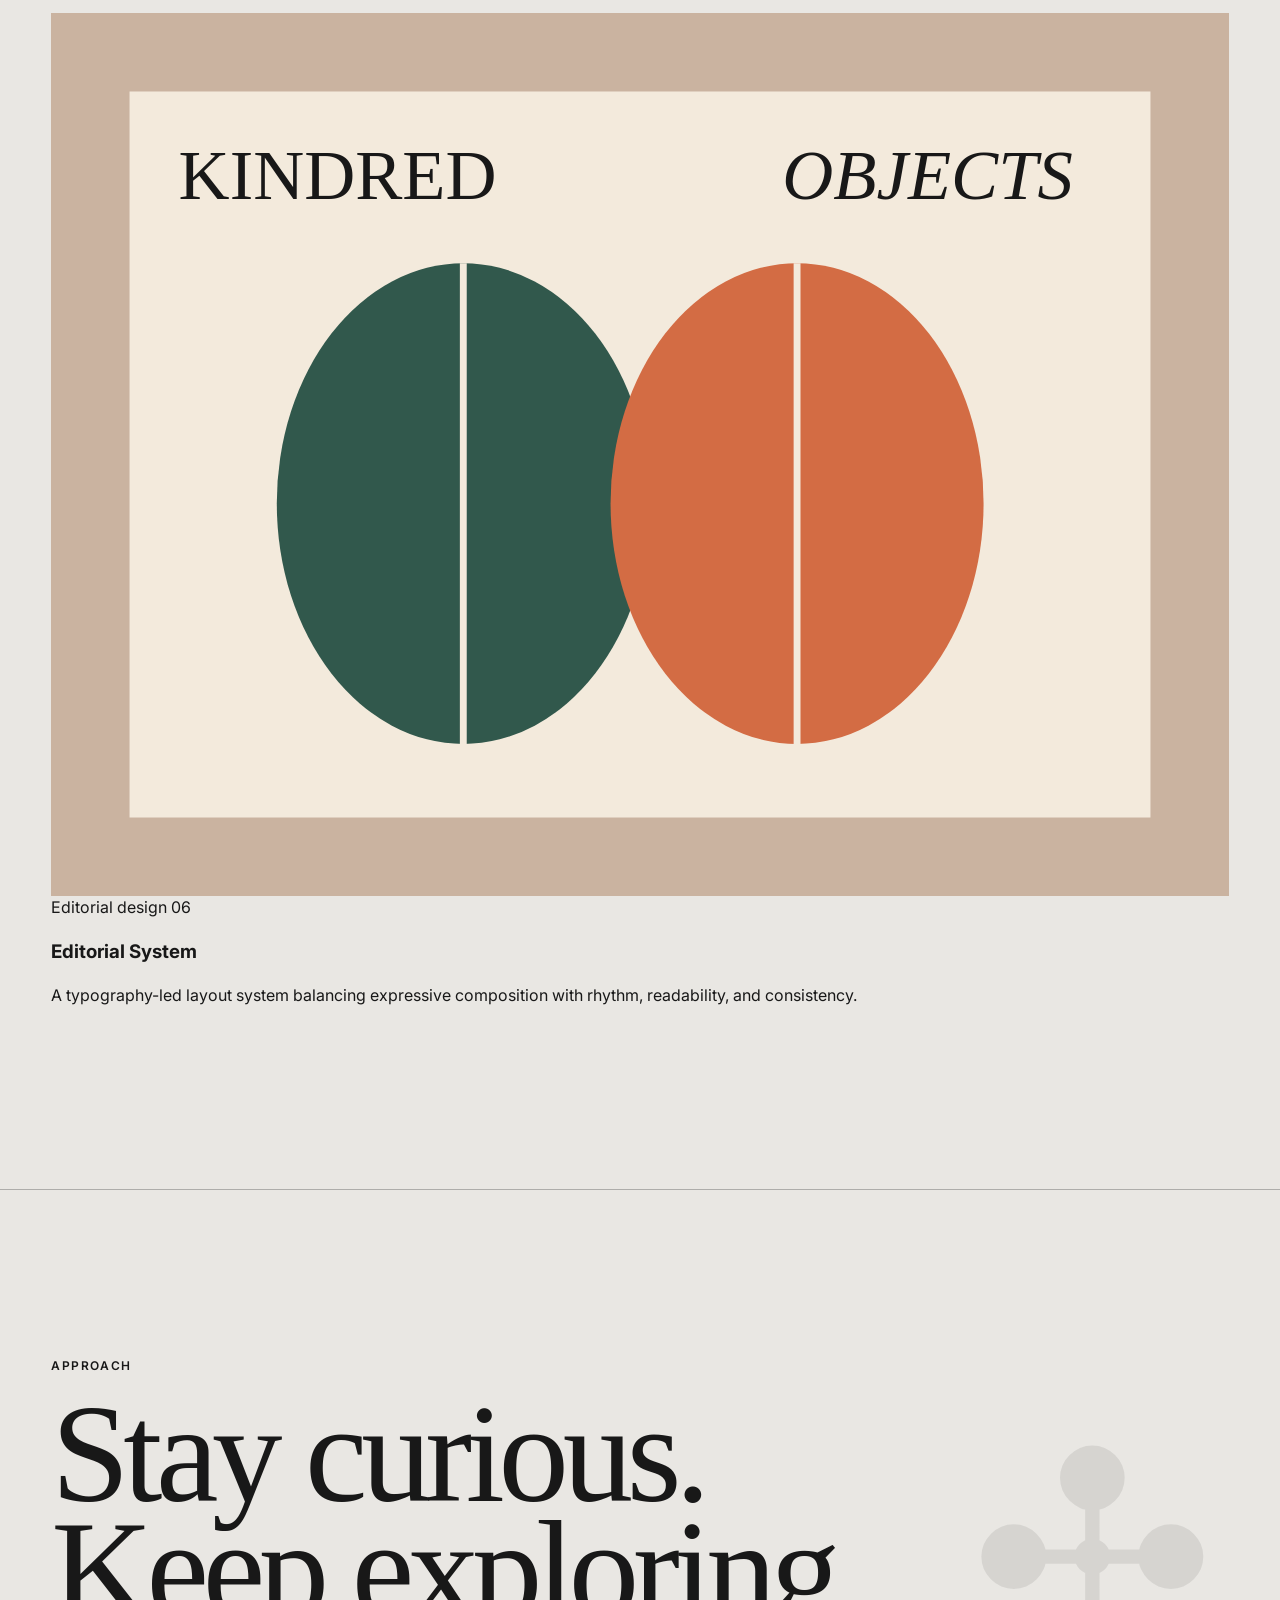
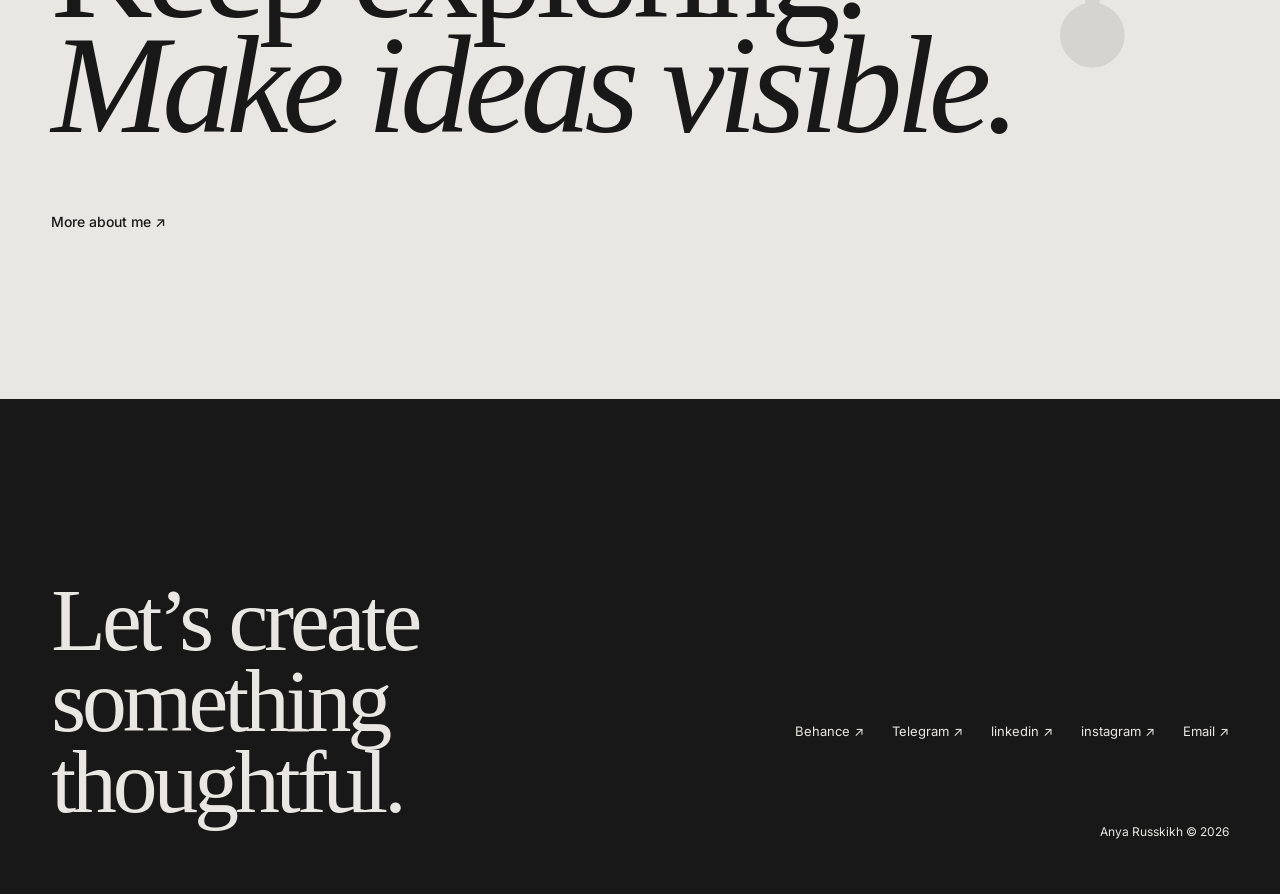
==== commit 2b6c19cc: "update website" ====
--- a/editorial-portfolio/editorial-portfolio/index.html
+++ b/editorial-portfolio/editorial-portfolio/index.html
@@ -1,23 +1,28 @@
-<!doctype html>
-<html lang="ru">
+<!<!doctype html>
+<html lang="en">
+
 <head>
-  
   <meta charset="UTF-8" />
   <meta name="viewport" content="width=device-width, initial-scale=1.0" />
-  <meta name="description" content="Портфолио дизайнера — веб-дизайн, брендинг и digital experiences." />
-  <title>Anna Russkikh — Portfolio</title>
+  <meta name="description"
+    content="Portfolio of Anya Russkikh — graphic designer, digital product designer and visual concept creator." />
+  <title>Anya Russkikh — Designer</title>
+
   <link rel="preconnect" href="https://fonts.googleapis.com">
   <link rel="preconnect" href="https://fonts.gstatic.com" crossorigin>
   <link href="https://fonts.googleapis.com/css2?family=Inter:wght@100..900&display=swap" rel="stylesheet">
+
   <link rel="stylesheet" href="styles.css" />
   <script src="script.js" defer></script>
 </head>
+
 <body data-page="home">
   <div class="page-transition" aria-hidden="true"></div>
 
   <header class="site-header">
-    <a class="home-flower" href="index.html" aria-label="Вернуться на главную">✿</a>
-    <nav class="main-nav" aria-label="Основная навигация">
+    <a class="home-flower" href="index.html" aria-label="Back to home">✿</a>
+
+    <nav class="main-nav" aria-label="Main navigation">
       <a class="nav-link is-active" href="index.html">Home</a>
       <a class="nav-link" href="work.html">Work</a>
       <a class="nav-link" href="about.html">About</a>
@@ -33,128 +38,208 @@
 
       <div class="hero-copy reveal">
         <p class="eyebrow">Open to collaboration · 2026</p>
-        <h1> class="variable-proximity">
-          Hello,
-          <span class="italic">I’m Anna Russkikh</span>
-          graphic designer
+
+        <h1 class="hero-title variable-proximity no-select" data-proximity
+          aria-label="Hello, I’m Anya graphic designer">
+          <span class="hero-title__line proximity-line" data-proximity-text="Hello,"></span>
+
+          <span class="hero-title__line hero-title__name italic proximity-line" data-proximity-text="I’m Anya"></span>
+
+          <span class="hero-title__line proximity-line" data-proximity-text="graphic designer"></span>
         </h1>
       </div>
 
       <div class="hero-bottom reveal reveal-delay-1">
-        <p class="hero-intro">I have been immersed in the world of design for over four years, and I believe that intuitive design with well-placed accents makes the world a better place. That is what motivates me every day.</p>
-        <div class="social-links" aria-label="Социальные сети">
-          <a href="https://www.behance.net/" target="_blank" rel="noreferrer">Behance ↗</a>
-          <a href="https://t.me/" target="_blank" rel="noreferrer">Telegram ↗</a>
-          <a href="https://www.instagram.com/" target="_blank" rel="noreferrer">Instagram ↗</a>
-          <a href="https://www.linkedin.com/" target="_blank" rel="noreferrer">LinkedIn ↗</a>
-          <a href="https://e.mail.ru/inbox//" target="_blank" rel="noreferrer">mail ↗</a>
+        <p class="hero-intro">
+          I have been immersed in the world of design for over four years,
+          and I believe that intuitive design with well-placed accents makes
+          the world a better place. 
+          That is what motivates me every day.
+        </p>
+
+        <div class="social-links" aria-label="Social links">
+          <a href="https://www.behance.net/anyarusskikh" target="_blank" rel="noreferrer">Behance ↗</a>
+        <a href="https://t.me/annquietlyme/" target="_blank" rel="noreferrer">Telegram ↗</a>
+        <a href="https://ru.linkedin.com/" target="_blank" rel="noreferrer">linkedin ↗</a>
+        <a href="Instagram.com/annquietly/">instagram ↗</a>
+        <a href="mailto:annquietly@mail.ru">Email ↗</a>
         </div>
       </div>
     </section>
 
-    <<section class="selected-work" aria-labelledby="selected-work-title">
+    <section class="selected-work" id="work">
       <div class="section-heading reveal">
-        <p class="eyebrow">Selected projects</p>
-      </div>
-    
-      <div class="projects-grid">
-    
-        <a class="project-card reveal" href="work.html">
-          <div class="project-image">
-            <img src="assets/images/project-01.svg" alt="Atelier Nova">
-          </div>
-          <div class="project-content">
-            <span>01 — Webdesign</span>
-            <h3>Atelier Nova</h3>
-            <p>Art direction · Digital experience</p>
-          </div>
-        </a>
-    
-    
-        <a class="project-card reveal" href="work.html">
-          <div class="project-image">
-            <img src="assets/images/project-02.svg" alt="Mono Journal">
-          </div>
-          <div class="project-content">
-            <span>02 — Editorial</span>
-            <h3>Mono Journal</h3>
-            <p>Typography · Digital design</p>
-          </div>
-        </a>
-    
-    
-        <a class="project-card reveal" href="work.html">
-          <div class="project-image">
-            <img src="assets/images/project-03.svg" alt="Soft Signal">
-          </div>
-          <div class="project-content">
-            <span>03 — Branding</span>
-            <h3>Soft Signal</h3>
-            <p>Identity · Strategy</p>
-          </div>
-        </a>
-    
-    
-        <a class="project-card reveal" href="work.html">
-          <div class="project-image">
-            <img src="assets/images/project-04.svg" alt="North Notes">
-          </div>
-          <div class="project-content">
-            <span>04 — Product</span>
-            <h3>North Notes</h3>
-            <p>UI/UX · Product design</p>
-          </div>
-        </a>
-    
-    
-        <a class="project-card reveal" href="work.html">
-          <div class="project-image">
-            <img src="assets/images/project-01.svg" alt="Project Five">
-          </div>
-          <div class="project-content">
-            <span>05 — Website</span>
-            <h3>Studio Archive</h3>
-            <p>Creative development</p>
-          </div>
-        </a>
-    
-    
-        <a class="project-card reveal" href="work.html">
-          <div class="project-image">
-            <img src="assets/images/project-02.svg" alt="Project Six">
-          </div>
-          <div class="project-content">
-            <span>06 — App Design</span>
-            <h3>Future Form</h3>
-            <p>Interface · Experience</p>
-          </div>
-        </a>
-    
+        <p class="eyebrow">Selected work</p>
+
+        <h2 class="no-select">
+          Projects shaped<br>
+          by <span class="italic">curiosity.</span>
+        </h2>
+      </div>
+
+      <div class="projects-cards">
+        <a class="project-tile reveal" href="work.html#digital-product">
+          <div class="project-tile__image">
+            <img src="assets/images/project-01.svg" alt="Digital product design project">
+          </div>
+
+          <div class="project-tile__content">
+            <div class="project-tile__top">
+              <span class="project-tile__tag">Product design</span>
+              <span class="project-tile__number">01</span>
+            </div>
+
+            <div class="project-tile__bottom">
+              <h3>Digital Product</h3>
+              <p>
+                A clear and thoughtful interface concept built around user needs,
+                structure, and an intuitive visual hierarchy.
+              </p>
+            </div>
+          </div>
+        </a>
+
+        <a class="project-tile reveal" href="work.html#visual-identity">
+          <div class="project-tile__image">
+            <img src="assets/images/project-02.svg" alt="Visual identity project">
+          </div>
+
+          <div class="project-tile__content">
+            <div class="project-tile__top">
+              <span class="project-tile__tag">Graphic design</span>
+              <span class="project-tile__number">02</span>
+            </div>
+
+            <div class="project-tile__bottom">
+              <h3>Visual Identity</h3>
+              <p>
+                A flexible visual language that brings typography, color,
+                composition, and brand character into one coherent system.
+              </p>
+            </div>
+          </div>
+        </a>
+
+        <a class="project-tile reveal" href="work.html#ai-concept">
+          <div class="project-tile__image">
+            <img src="assets/images/project-03.svg" alt="AI-assisted visual concept">
+          </div>
+
+          <div class="project-tile__content">
+            <div class="project-tile__top">
+              <span class="project-tile__tag">AI + Concept</span>
+              <span class="project-tile__number">03</span>
+            </div>
+
+            <div class="project-tile__bottom">
+              <h3>AI Concept</h3>
+              <p>
+                An experimental concept developed through rapid visual exploration,
+                AI tools, and careful art direction.
+              </p>
+            </div>
+          </div>
+        </a>
+
+        <a class="project-tile reveal" href="work.html#interactive-prototype">
+          <div class="project-tile__image">
+            <img src="assets/images/project-04.svg" alt="Interactive prototype">
+          </div>
+
+          <div class="project-tile__content">
+            <div class="project-tile__top">
+              <span class="project-tile__tag">Figma Make</span>
+              <span class="project-tile__number">04</span>
+            </div>
+
+            <div class="project-tile__bottom">
+              <h3>Interactive Prototype</h3>
+              <p>
+                A fast-moving prototype used to test an idea, explore interaction,
+                and turn an early concept into something tangible.
+              </p>
+            </div>
+          </div>
+        </a>
+
+        <a class="project-tile reveal" href="work.html#spatial-experiment">
+          <div class="project-tile__image">
+            <img src="assets/images/project-05.svg" alt="Spatial design experiment">
+          </div>
+
+          <div class="project-tile__content">
+            <div class="project-tile__top">
+              <span class="project-tile__tag">Spline + 3D</span>
+              <span class="project-tile__number">05</span>
+            </div>
+
+            <div class="project-tile__bottom">
+              <h3>Spatial Experiment</h3>
+              <p>
+                A study of depth, movement, and atmosphere created through playful
+                3D composition and interactive thinking.
+              </p>
+            </div>
+          </div>
+        </a>
+
+        <a class="project-tile reveal" href="work.html#editorial-system">
+          <div class="project-tile__image">
+            <img src="assets/images/project-06.svg" alt="Editorial design system">
+          </div>
+
+          <div class="project-tile__content">
+            <div class="project-tile__top">
+              <span class="project-tile__tag">Editorial design</span>
+              <span class="project-tile__number">06</span>
+            </div>
+
+            <div class="project-tile__bottom">
+              <h3>Editorial System</h3>
+              <p>
+                A typography-led layout system balancing expressive composition
+                with rhythm, readability, and consistency.
+              </p>
+            </div>
+          </div>
+        </a>
       </div>
     </section>
 
     <section class="home-about">
       <div class="background-object about-cross" data-speed="0.1" aria-hidden="true">✣</div>
+
       <p class="eyebrow reveal">Approach</p>
-      <p class="large-statement reveal">Less decoration.<br>More character.<br><span class="italic">Always human.</span></p>
+
+      <p class="large-statement reveal no-select">
+        Stay curious.<br>
+        Keep exploring.<br>
+        <span class="italic">Make ideas visible.</span>
+      </p>
+
       <a class="text-link reveal" href="about.html">More about me ↗</a>
     </section>
   </main>
 
   <footer class="site-footer">
     <div>
-      <p class="footer-title">Let’s make something memorable.</p>
+      <p class="footer-title no-select">
+        Let’s create something thoughtful.
+      </p>
     </div>
+
     <div class="footer-meta">
       <div class="social-links social-links-footer">
-        <a href="https://www.behance.net/" target="_blank" rel="noreferrer">Behance ↗</a>
-        <a href="https://t.me/" target="_blank" rel="noreferrer">Telegram ↗</a>
-        <a href="https://www.instagram.com/" target="_blank" rel="noreferrer">Instagram ↗</a>
-        <a href="https://www.linkedin.com/" target="_blank" rel="noreferrer">LinkedIn ↗</a>
-        <a href="https://e.mail.ru/inbox//" target="_blank" rel="noreferrer">mail ↗</a>
-      </div>
-      <p>Anna Russkikh © <span data-year></span></p>
+        <a href="https://www.behance.net/anyarusskikh" target="_blank" rel="noreferrer">Behance ↗</a>
+        <a href="https://t.me/annquietlyme/" target="_blank" rel="noreferrer">Telegram ↗</a>
+        <a href="https://ru.linkedin.com/" target="_blank" rel="noreferrer">linkedin ↗</a>
+        <a href="Instagram.com/annquietly/">instagram ↗</a>
+        <a href="mailto:annquietly@mail.ru">Email ↗</a>
+      </div>
+
+      <p>Anya Russkikh © <span data-year></span></p>
     </div>
   </footer>
 </body>
-</html>
+
+</html>
